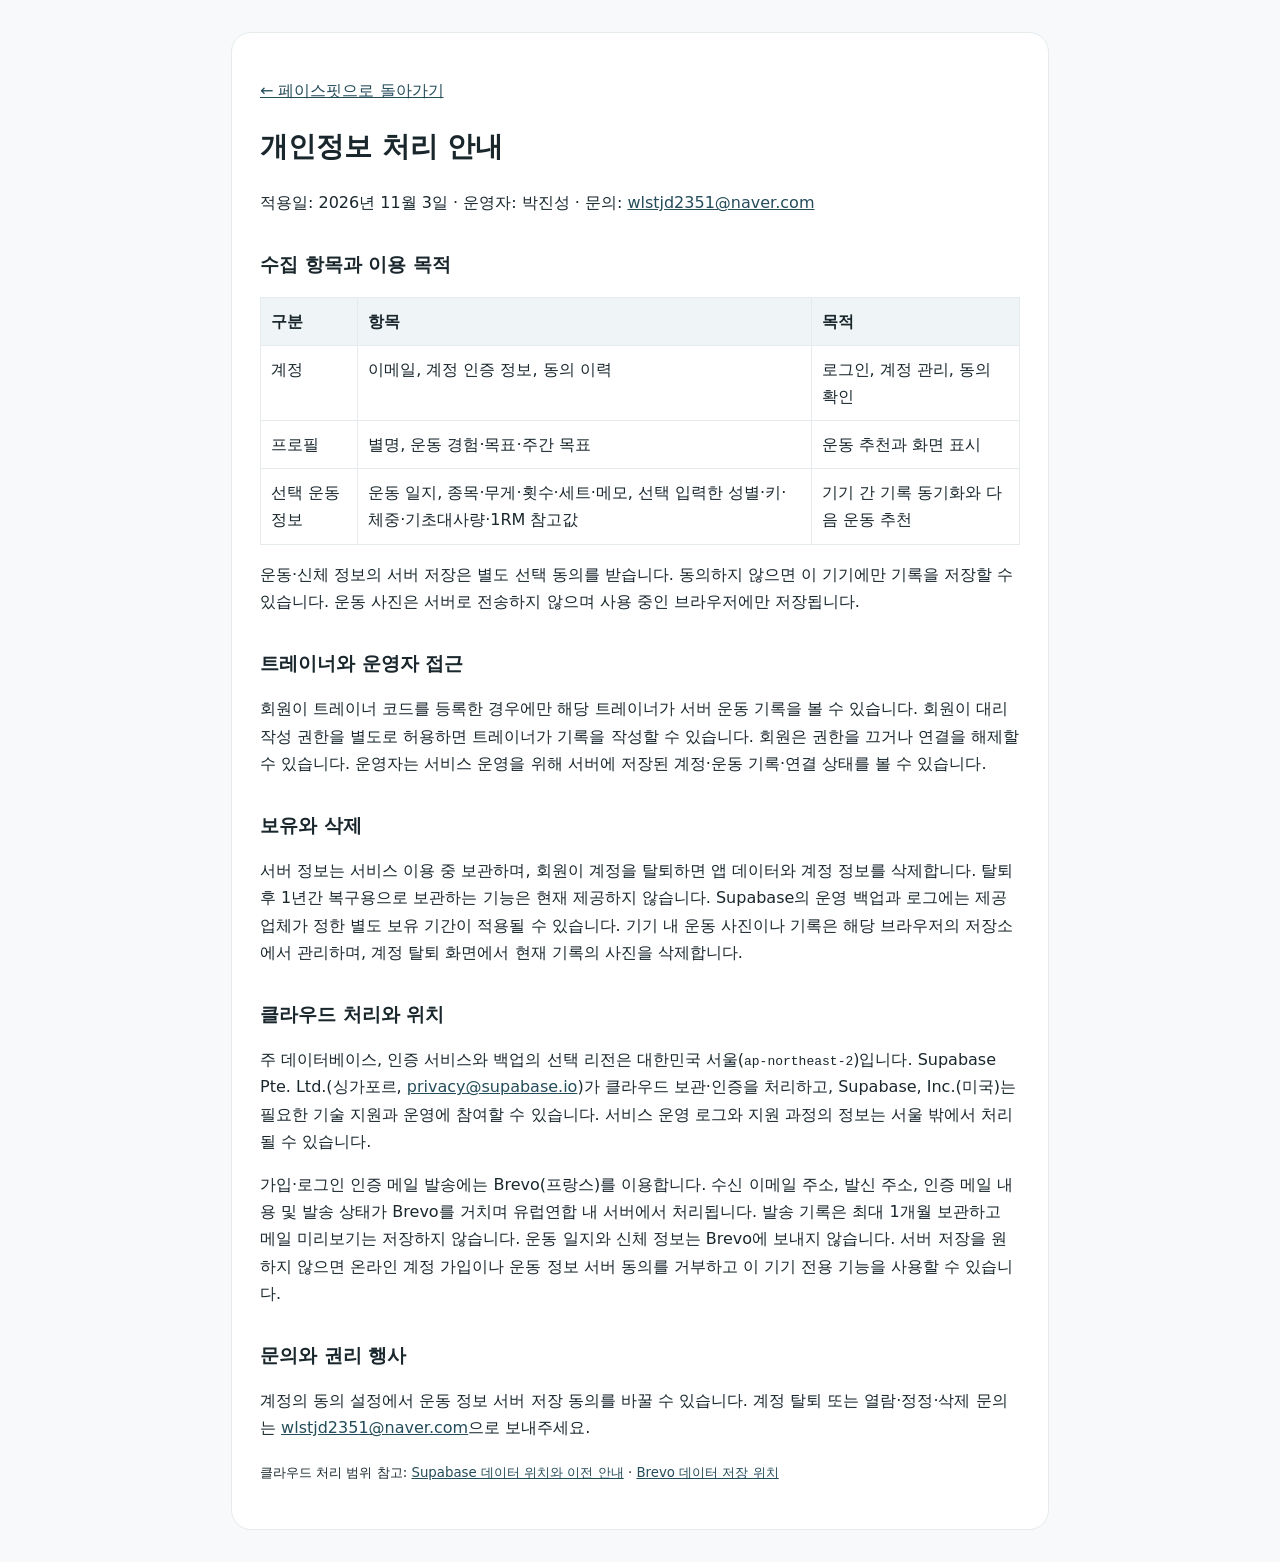
==== privacy.html @ e83f9e1b "Update Pacefit branding and colors: privacy.html" ====
<!doctype html>
<html lang="ko"><head><meta charset="utf-8"><meta name="viewport" content="width=device-width, initial-scale=1"><title>페이스핏 개인정보 처리 안내</title><style>
body{margin:0;background:#f7f9fa;color:#19272d;font-family:system-ui,-apple-system,"Apple SD Gothic Neo","Noto Sans KR",sans-serif;line-height:1.7}main{max-width:760px;margin:32px auto;padding:28px;background:#fff;border:1px solid #e5eaec;border-radius:20px}h1{font-size:28px}h2{font-size:19px;margin-top:32px}a{color:#244c5a}table{border-collapse:collapse;width:100%}th,td{border:1px solid #e5eaec;padding:10px;text-align:left;vertical-align:top}th{background:#eff5f6}@media(max-width:700px){main{margin:0;padding:20px;border:0;border-radius:0}table{font-size:13px}}
</style></head><body><main>
<p><a href="./">← 페이스핏으로 돌아가기</a></p><h1>개인정보 처리 안내</h1><p>적용일: 2026년 11월 3일 · 운영자: 박진성 · 문의: <a href="mailto:wlstjd2351@naver.com">wlstjd2351@naver.com</a></p>
<h2>수집 항목과 이용 목적</h2><table><tr><th>구분</th><th>항목</th><th>목적</th></tr><tr><td>계정</td><td>이메일, 계정 인증 정보, 동의 이력</td><td>로그인, 계정 관리, 동의 확인</td></tr><tr><td>프로필</td><td>별명, 운동 경험·목표·주간 목표</td><td>운동 추천과 화면 표시</td></tr><tr><td>선택 운동 정보</td><td>운동 일지, 종목·무게·횟수·세트·메모, 선택 입력한 성별·키·체중·기초대사량·1RM 참고값</td><td>기기 간 기록 동기화와 다음 운동 추천</td></tr></table><p>운동·신체 정보의 서버 저장은 별도 선택 동의를 받습니다. 동의하지 않으면 이 기기에만 기록을 저장할 수 있습니다. 운동 사진은 서버로 전송하지 않으며 사용 중인 브라우저에만 저장됩니다.</p>
<h2>트레이너와 운영자 접근</h2><p>회원이 트레이너 코드를 등록한 경우에만 해당 트레이너가 서버 운동 기록을 볼 수 있습니다. 회원이 대리 작성 권한을 별도로 허용하면 트레이너가 기록을 작성할 수 있습니다. 회원은 권한을 끄거나 연결을 해제할 수 있습니다. 운영자는 서비스 운영을 위해 서버에 저장된 계정·운동 기록·연결 상태를 볼 수 있습니다.</p>
<h2>보유와 삭제</h2><p>서버 정보는 서비스 이용 중 보관하며, 회원이 계정을 탈퇴하면 앱 데이터와 계정 정보를 삭제합니다. 탈퇴 후 1년간 복구용으로 보관하는 기능은 현재 제공하지 않습니다. Supabase의 운영 백업과 로그에는 제공업체가 정한 별도 보유 기간이 적용될 수 있습니다. 기기 내 운동 사진이나 기록은 해당 브라우저의 저장소에서 관리하며, 계정 탈퇴 화면에서 현재 기록의 사진을 삭제합니다.</p>
<h2>클라우드 처리와 위치</h2><p>주 데이터베이스, 인증 서비스와 백업의 선택 리전은 대한민국 서울(<code>ap-northeast-2</code>)입니다. Supabase Pte. Ltd.(싱가포르, <a href="mailto:privacy@supabase.io">privacy@supabase.io</a>)가 클라우드 보관·인증을 처리하고, Supabase, Inc.(미국)는 필요한 기술 지원과 운영에 참여할 수 있습니다. 서비스 운영 로그와 지원 과정의 정보는 서울 밖에서 처리될 수 있습니다.</p><p>가입·로그인 인증 메일 발송에는 Brevo(프랑스)를 이용합니다. 수신 이메일 주소, 발신 주소, 인증 메일 내용 및 발송 상태가 Brevo를 거치며 유럽연합 내 서버에서 처리됩니다. 발송 기록은 최대 1개월 보관하고 메일 미리보기는 저장하지 않습니다. 운동 일지와 신체 정보는 Brevo에 보내지 않습니다. 서버 저장을 원하지 않으면 온라인 계정 가입이나 운동 정보 서버 동의를 거부하고 이 기기 전용 기능을 사용할 수 있습니다.</p>
<h2>문의와 권리 행사</h2><p>계정의 동의 설정에서 운동 정보 서버 저장 동의를 바꿀 수 있습니다. 계정 탈퇴 또는 열람·정정·삭제 문의는 <a href="mailto:wlstjd2351@naver.com">wlstjd2351@naver.com</a>으로 보내주세요.</p>
<p><small>클라우드 처리 범위 참고: <a href="https://supabase.com/legal/privacy-resources/data-residency-and-transfers-faq" target="_blank" rel="noopener">Supabase 데이터 위치와 이전 안내</a> · <a href="https://help.brevo.com/hc/en-us/articles/360001005510-Data-storage-location" target="_blank" rel="noopener">Brevo 데이터 저장 위치</a></small></p>
</main></body></html>
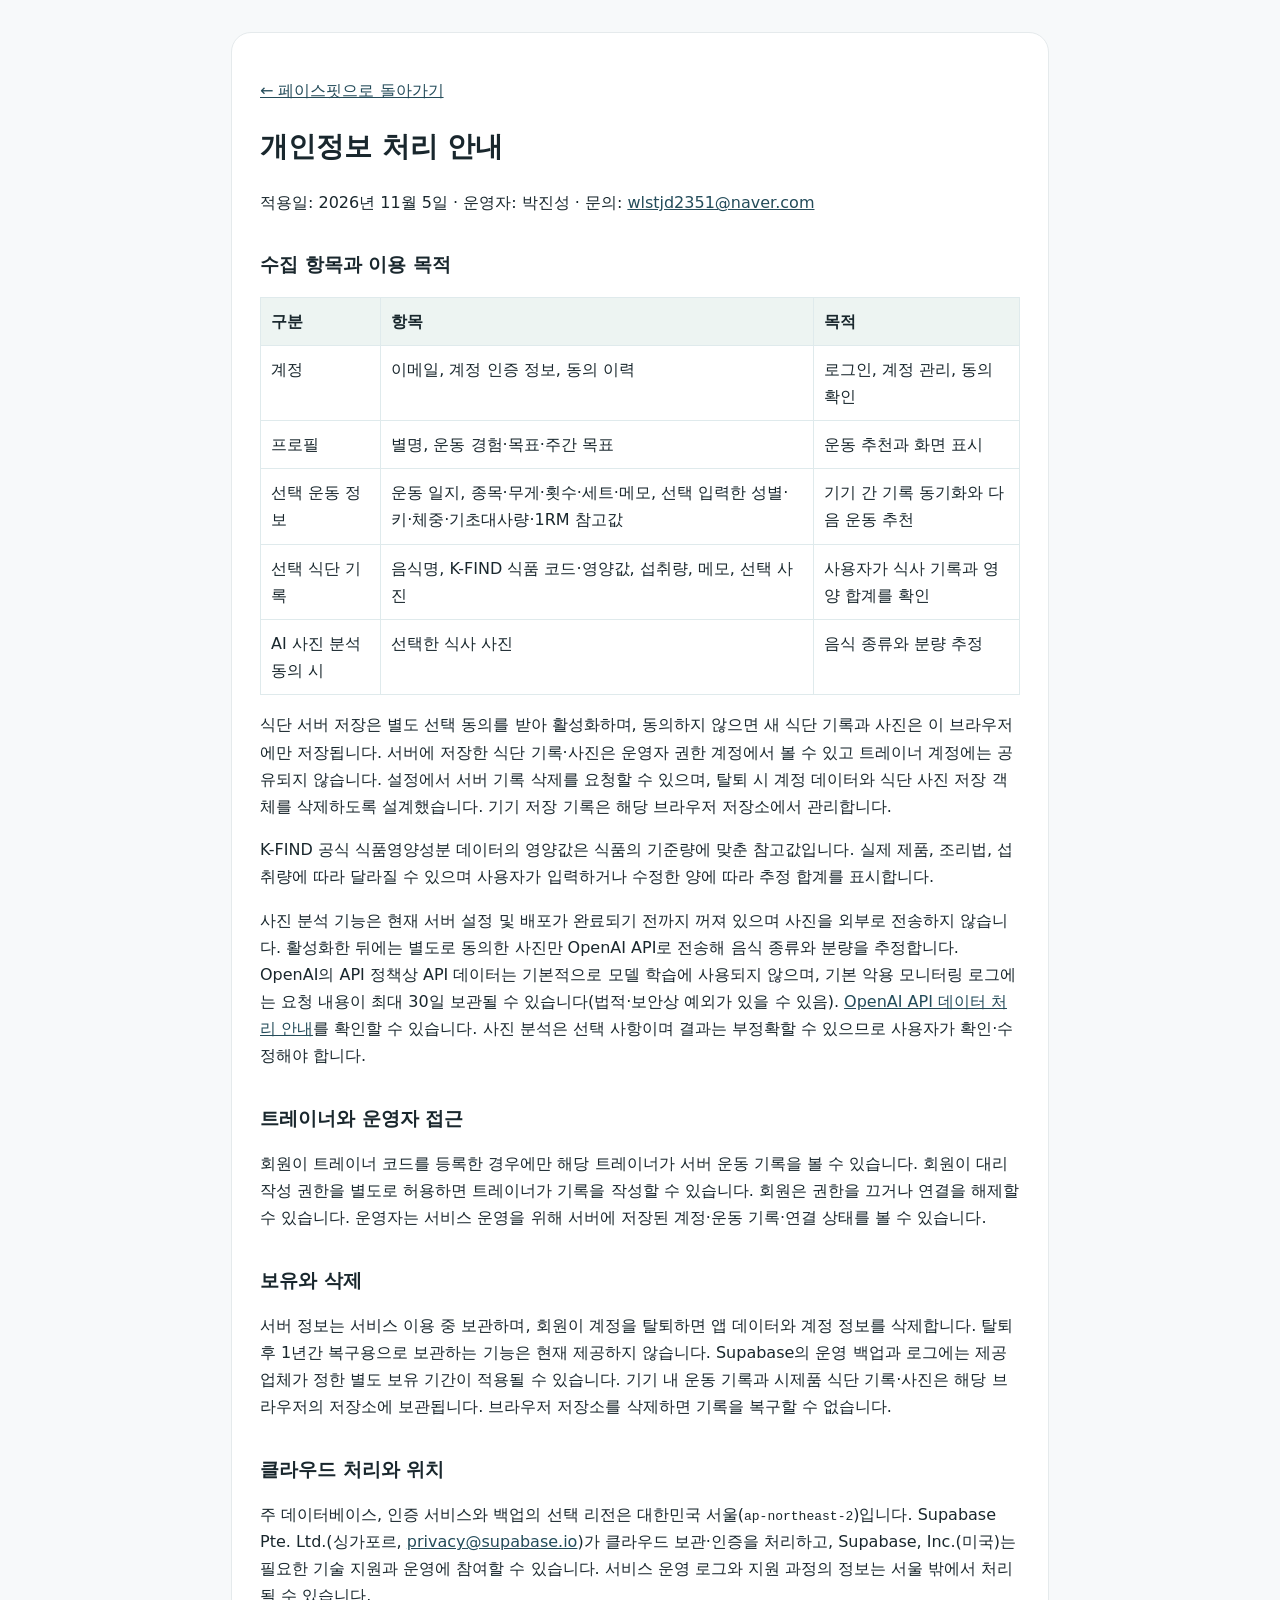
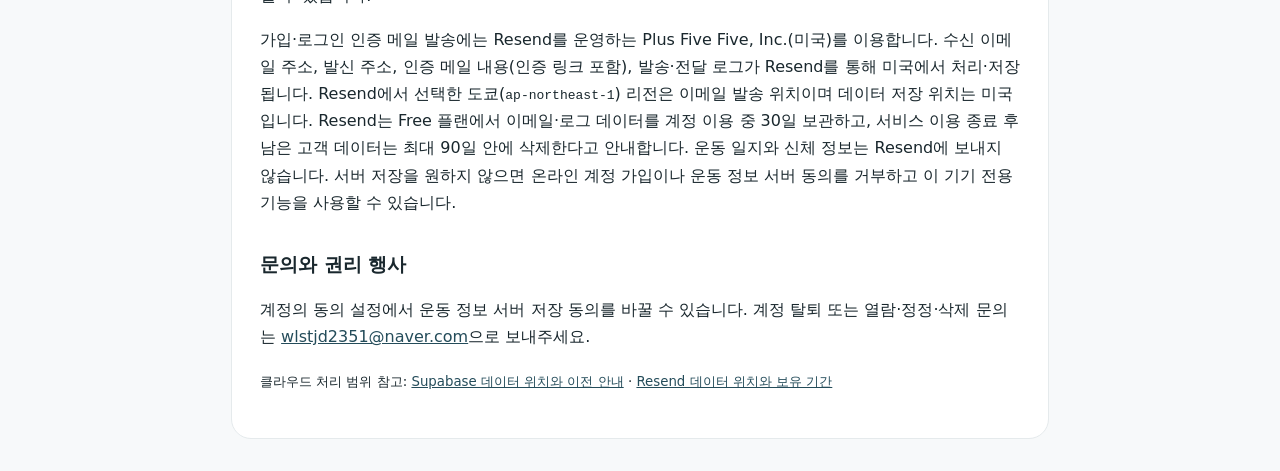
==== commit c7a910ef: "Resend 개인정보 안내와 최신 사이트 반영" ====
--- a/privacy.html
+++ b/privacy.html
@@ -1,12 +1,12 @@
 <!doctype html>
 <html lang="ko"><head><meta charset="utf-8"><meta name="viewport" content="width=device-width, initial-scale=1"><title>페이스핏 개인정보 처리 안내</title><style>
-body{margin:0;background:#f7f9fa;color:#19272d;font-family:system-ui,-apple-system,"Apple SD Gothic Neo","Noto Sans KR",sans-serif;line-height:1.7}main{max-width:760px;margin:32px auto;padding:28px;background:#fff;border:1px solid #e5eaec;border-radius:20px}h1{font-size:28px}h2{font-size:19px;margin-top:32px}a{color:#244c5a}table{border-collapse:collapse;width:100%}th,td{border:1px solid #e5eaec;padding:10px;text-align:left;vertical-align:top}th{background:#eff5f6}@media(max-width:700px){main{margin:0;padding:20px;border:0;border-radius:0}table{font-size:13px}}
+body{margin:0;background:#f7f9fa;color:#19272d;font-family:system-ui,-apple-system,"Apple SD Gothic Neo","Noto Sans KR",sans-serif;line-height:1.7}main{max-width:760px;margin:32px auto;padding:28px;background:#fff;border:1px solid #e5eaec;border-radius:20px}h1{font-size:28px}h2{font-size:19px;margin-top:32px}a{color:#244c5a}table{border-collapse:collapse;width:100%}th,td{border:1px solid #dfeaec;padding:10px;text-align:left;vertical-align:top}th{background:#edf4f2}@media(max-width:700px){main{margin:0;padding:20px;border:0;border-radius:0}table{font-size:13px}}
 </style></head><body><main>
-<p><a href="./">← 페이스핏으로 돌아가기</a></p><h1>개인정보 처리 안내</h1><p>적용일: 2026년 11월 3일 · 운영자: 박진성 · 문의: <a href="mailto:wlstjd2351@naver.com">wlstjd2351@naver.com</a></p>
-<h2>수집 항목과 이용 목적</h2><table><tr><th>구분</th><th>항목</th><th>목적</th></tr><tr><td>계정</td><td>이메일, 계정 인증 정보, 동의 이력</td><td>로그인, 계정 관리, 동의 확인</td></tr><tr><td>프로필</td><td>별명, 운동 경험·목표·주간 목표</td><td>운동 추천과 화면 표시</td></tr><tr><td>선택 운동 정보</td><td>운동 일지, 종목·무게·횟수·세트·메모, 선택 입력한 성별·키·체중·기초대사량·1RM 참고값</td><td>기기 간 기록 동기화와 다음 운동 추천</td></tr></table><p>운동·신체 정보의 서버 저장은 별도 선택 동의를 받습니다. 동의하지 않으면 이 기기에만 기록을 저장할 수 있습니다. 운동 사진은 서버로 전송하지 않으며 사용 중인 브라우저에만 저장됩니다.</p>
+<p><a href="./">← 페이스핏으로 돌아가기</a></p><h1>개인정보 처리 안내</h1><p>적용일: 2026년 11월 5일 · 운영자: 박진성 · 문의: <a href="mailto:wlstjd2351@naver.com">wlstjd2351@naver.com</a></p>
+<h2>수집 항목과 이용 목적</h2><table><tr><th>구분</th><th>항목</th><th>목적</th></tr><tr><td>계정</td><td>이메일, 계정 인증 정보, 동의 이력</td><td>로그인, 계정 관리, 동의 확인</td></tr><tr><td>프로필</td><td>별명, 운동 경험·목표·주간 목표</td><td>운동 추천과 화면 표시</td></tr><tr><td>선택 운동 정보</td><td>운동 일지, 종목·무게·횟수·세트·메모, 선택 입력한 성별·키·체중·기초대사량·1RM 참고값</td><td>기기 간 기록 동기화와 다음 운동 추천</td></tr><tr><td>선택 식단 기록</td><td>음식명, K-FIND 식품 코드·영양값, 섭취량, 메모, 선택 사진</td><td>사용자가 식사 기록과 영양 합계를 확인</td></tr><tr><td>AI 사진 분석 동의 시</td><td>선택한 식사 사진</td><td>음식 종류와 분량 추정</td></tr></table><p>식단 서버 저장은 별도 선택 동의를 받아 활성화하며, 동의하지 않으면 새 식단 기록과 사진은 이 브라우저에만 저장됩니다. 서버에 저장한 식단 기록·사진은 운영자 권한 계정에서 볼 수 있고 트레이너 계정에는 공유되지 않습니다. 설정에서 서버 기록 삭제를 요청할 수 있으며, 탈퇴 시 계정 데이터와 식단 사진 저장 객체를 삭제하도록 설계했습니다. 기기 저장 기록은 해당 브라우저 저장소에서 관리합니다.</p><p>K-FIND 공식 식품영양성분 데이터의 영양값은 식품의 기준량에 맞춘 참고값입니다. 실제 제품, 조리법, 섭취량에 따라 달라질 수 있으며 사용자가 입력하거나 수정한 양에 따라 추정 합계를 표시합니다.</p><p>사진 분석 기능은 현재 서버 설정 및 배포가 완료되기 전까지 꺼져 있으며 사진을 외부로 전송하지 않습니다. 활성화한 뒤에는 별도로 동의한 사진만 OpenAI API로 전송해 음식 종류와 분량을 추정합니다. OpenAI의 API 정책상 API 데이터는 기본적으로 모델 학습에 사용되지 않으며, 기본 악용 모니터링 로그에는 요청 내용이 최대 30일 보관될 수 있습니다(법적·보안상 예외가 있을 수 있음). <a href="https://developers.openai.com/api/docs/guides/your-data" target="_blank" rel="noopener">OpenAI API 데이터 처리 안내</a>를 확인할 수 있습니다. 사진 분석은 선택 사항이며 결과는 부정확할 수 있으므로 사용자가 확인·수정해야 합니다.</p>
 <h2>트레이너와 운영자 접근</h2><p>회원이 트레이너 코드를 등록한 경우에만 해당 트레이너가 서버 운동 기록을 볼 수 있습니다. 회원이 대리 작성 권한을 별도로 허용하면 트레이너가 기록을 작성할 수 있습니다. 회원은 권한을 끄거나 연결을 해제할 수 있습니다. 운영자는 서비스 운영을 위해 서버에 저장된 계정·운동 기록·연결 상태를 볼 수 있습니다.</p>
-<h2>보유와 삭제</h2><p>서버 정보는 서비스 이용 중 보관하며, 회원이 계정을 탈퇴하면 앱 데이터와 계정 정보를 삭제합니다. 탈퇴 후 1년간 복구용으로 보관하는 기능은 현재 제공하지 않습니다. Supabase의 운영 백업과 로그에는 제공업체가 정한 별도 보유 기간이 적용될 수 있습니다. 기기 내 운동 사진이나 기록은 해당 브라우저의 저장소에서 관리하며, 계정 탈퇴 화면에서 현재 기록의 사진을 삭제합니다.</p>
-<h2>클라우드 처리와 위치</h2><p>주 데이터베이스, 인증 서비스와 백업의 선택 리전은 대한민국 서울(<code>ap-northeast-2</code>)입니다. Supabase Pte. Ltd.(싱가포르, <a href="mailto:privacy@supabase.io">privacy@supabase.io</a>)가 클라우드 보관·인증을 처리하고, Supabase, Inc.(미국)는 필요한 기술 지원과 운영에 참여할 수 있습니다. 서비스 운영 로그와 지원 과정의 정보는 서울 밖에서 처리될 수 있습니다.</p><p>가입·로그인 인증 메일 발송에는 Brevo(프랑스)를 이용합니다. 수신 이메일 주소, 발신 주소, 인증 메일 내용 및 발송 상태가 Brevo를 거치며 유럽연합 내 서버에서 처리됩니다. 발송 기록은 최대 1개월 보관하고 메일 미리보기는 저장하지 않습니다. 운동 일지와 신체 정보는 Brevo에 보내지 않습니다. 서버 저장을 원하지 않으면 온라인 계정 가입이나 운동 정보 서버 동의를 거부하고 이 기기 전용 기능을 사용할 수 있습니다.</p>
+<h2>보유와 삭제</h2><p>서버 정보는 서비스 이용 중 보관하며, 회원이 계정을 탈퇴하면 앱 데이터와 계정 정보를 삭제합니다. 탈퇴 후 1년간 복구용으로 보관하는 기능은 현재 제공하지 않습니다. Supabase의 운영 백업과 로그에는 제공업체가 정한 별도 보유 기간이 적용될 수 있습니다. 기기 내 운동 기록과 시제품 식단 기록·사진은 해당 브라우저의 저장소에 보관됩니다. 브라우저 저장소를 삭제하면 기록을 복구할 수 없습니다.</p>
+<h2>클라우드 처리와 위치</h2><p>주 데이터베이스, 인증 서비스와 백업의 선택 리전은 대한민국 서울(<code>ap-northeast-2</code>)입니다. Supabase Pte. Ltd.(싱가포르, <a href="mailto:privacy@supabase.io">privacy@supabase.io</a>)가 클라우드 보관·인증을 처리하고, Supabase, Inc.(미국)는 필요한 기술 지원과 운영에 참여할 수 있습니다. 서비스 운영 로그와 지원 과정의 정보는 서울 밖에서 처리될 수 있습니다.</p><p>가입·로그인 인증 메일 발송에는 Resend를 운영하는 Plus Five Five, Inc.(미국)를 이용합니다. 수신 이메일 주소, 발신 주소, 인증 메일 내용(인증 링크 포함), 발송·전달 로그가 Resend를 통해 미국에서 처리·저장됩니다. Resend에서 선택한 도쿄(<code>ap-northeast-1</code>) 리전은 이메일 발송 위치이며 데이터 저장 위치는 미국입니다. Resend는 Free 플랜에서 이메일·로그 데이터를 계정 이용 중 30일 보관하고, 서비스 이용 종료 후 남은 고객 데이터는 최대 90일 안에 삭제한다고 안내합니다. 운동 일지와 신체 정보는 Resend에 보내지 않습니다. 서버 저장을 원하지 않으면 온라인 계정 가입이나 운동 정보 서버 동의를 거부하고 이 기기 전용 기능을 사용할 수 있습니다.</p>
 <h2>문의와 권리 행사</h2><p>계정의 동의 설정에서 운동 정보 서버 저장 동의를 바꿀 수 있습니다. 계정 탈퇴 또는 열람·정정·삭제 문의는 <a href="mailto:wlstjd2351@naver.com">wlstjd2351@naver.com</a>으로 보내주세요.</p>
-<p><small>클라우드 처리 범위 참고: <a href="https://supabase.com/legal/privacy-resources/data-residency-and-transfers-faq" target="_blank" rel="noopener">Supabase 데이터 위치와 이전 안내</a> · <a href="https://help.brevo.com/hc/en-us/articles/360001005510-Data-storage-location" target="_blank" rel="noopener">Brevo 데이터 저장 위치</a></small></p>
+<p><small>클라우드 처리 범위 참고: <a href="https://supabase.com/legal/privacy-resources/data-residency-and-transfers-faq" target="_blank" rel="noopener">Supabase 데이터 위치와 이전 안내</a> · <a href="https://resend.com/security/gdpr" target="_blank" rel="noopener">Resend 데이터 위치와 보유 기간</a></small></p>
 </main></body></html>
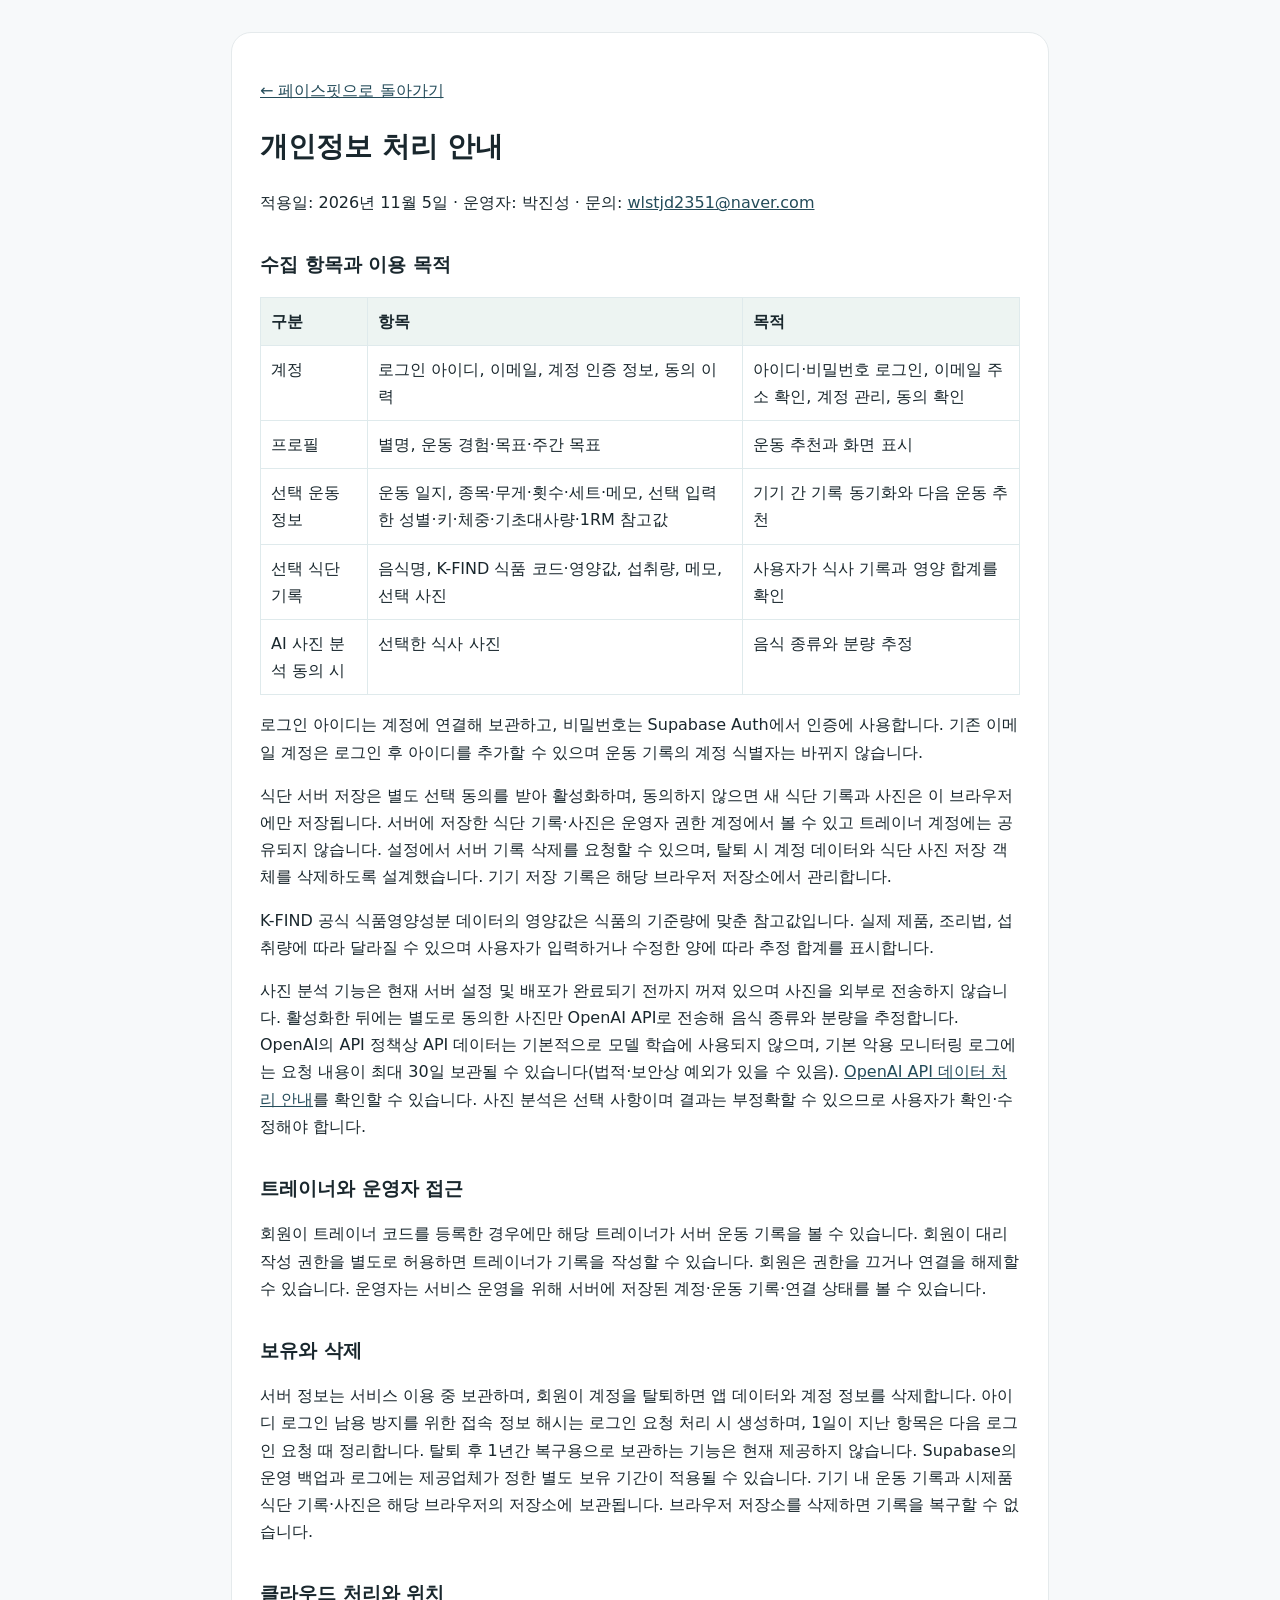
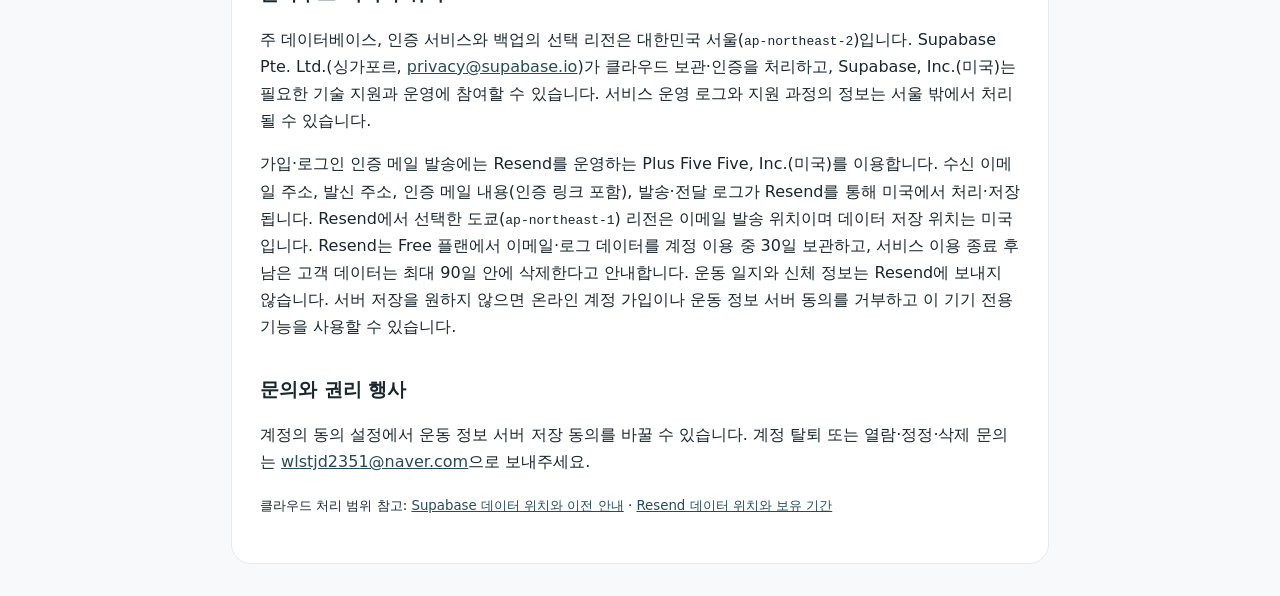
==== commit ec5f6540: "Update privacy.html for username login" ====
--- a/privacy.html
+++ b/privacy.html
@@ -3,10 +3,11 @@
 body{margin:0;background:#f7f9fa;color:#19272d;font-family:system-ui,-apple-system,"Apple SD Gothic Neo","Noto Sans KR",sans-serif;line-height:1.7}main{max-width:760px;margin:32px auto;padding:28px;background:#fff;border:1px solid #e5eaec;border-radius:20px}h1{font-size:28px}h2{font-size:19px;margin-top:32px}a{color:#244c5a}table{border-collapse:collapse;width:100%}th,td{border:1px solid #dfeaec;padding:10px;text-align:left;vertical-align:top}th{background:#edf4f2}@media(max-width:700px){main{margin:0;padding:20px;border:0;border-radius:0}table{font-size:13px}}
 </style></head><body><main>
 <p><a href="./">← 페이스핏으로 돌아가기</a></p><h1>개인정보 처리 안내</h1><p>적용일: 2026년 11월 5일 · 운영자: 박진성 · 문의: <a href="mailto:wlstjd2351@naver.com">wlstjd2351@naver.com</a></p>
-<h2>수집 항목과 이용 목적</h2><table><tr><th>구분</th><th>항목</th><th>목적</th></tr><tr><td>계정</td><td>이메일, 계정 인증 정보, 동의 이력</td><td>로그인, 계정 관리, 동의 확인</td></tr><tr><td>프로필</td><td>별명, 운동 경험·목표·주간 목표</td><td>운동 추천과 화면 표시</td></tr><tr><td>선택 운동 정보</td><td>운동 일지, 종목·무게·횟수·세트·메모, 선택 입력한 성별·키·체중·기초대사량·1RM 참고값</td><td>기기 간 기록 동기화와 다음 운동 추천</td></tr><tr><td>선택 식단 기록</td><td>음식명, K-FIND 식품 코드·영양값, 섭취량, 메모, 선택 사진</td><td>사용자가 식사 기록과 영양 합계를 확인</td></tr><tr><td>AI 사진 분석 동의 시</td><td>선택한 식사 사진</td><td>음식 종류와 분량 추정</td></tr></table><p>식단 서버 저장은 별도 선택 동의를 받아 활성화하며, 동의하지 않으면 새 식단 기록과 사진은 이 브라우저에만 저장됩니다. 서버에 저장한 식단 기록·사진은 운영자 권한 계정에서 볼 수 있고 트레이너 계정에는 공유되지 않습니다. 설정에서 서버 기록 삭제를 요청할 수 있으며, 탈퇴 시 계정 데이터와 식단 사진 저장 객체를 삭제하도록 설계했습니다. 기기 저장 기록은 해당 브라우저 저장소에서 관리합니다.</p><p>K-FIND 공식 식품영양성분 데이터의 영양값은 식품의 기준량에 맞춘 참고값입니다. 실제 제품, 조리법, 섭취량에 따라 달라질 수 있으며 사용자가 입력하거나 수정한 양에 따라 추정 합계를 표시합니다.</p><p>사진 분석 기능은 현재 서버 설정 및 배포가 완료되기 전까지 꺼져 있으며 사진을 외부로 전송하지 않습니다. 활성화한 뒤에는 별도로 동의한 사진만 OpenAI API로 전송해 음식 종류와 분량을 추정합니다. OpenAI의 API 정책상 API 데이터는 기본적으로 모델 학습에 사용되지 않으며, 기본 악용 모니터링 로그에는 요청 내용이 최대 30일 보관될 수 있습니다(법적·보안상 예외가 있을 수 있음). <a href="https://developers.openai.com/api/docs/guides/your-data" target="_blank" rel="noopener">OpenAI API 데이터 처리 안내</a>를 확인할 수 있습니다. 사진 분석은 선택 사항이며 결과는 부정확할 수 있으므로 사용자가 확인·수정해야 합니다.</p>
+<h2>수집 항목과 이용 목적</h2><table><tr><th>구분</th><th>항목</th><th>목적</th></tr><tr><td>계정</td><td>로그인 아이디, 이메일, 계정 인증 정보, 동의 이력</td><td>아이디·비밀번호 로그인, 이메일 주소 확인, 계정 관리, 동의 확인</td></tr><tr><td>프로필</td><td>별명, 운동 경험·목표·주간 목표</td><td>운동 추천과 화면 표시</td></tr><tr><td>선택 운동 정보</td><td>운동 일지, 종목·무게·횟수·세트·메모, 선택 입력한 성별·키·체중·기초대사량·1RM 참고값</td><td>기기 간 기록 동기화와 다음 운동 추천</td></tr><tr><td>선택 식단 기록</td><td>음식명, K-FIND 식품 코드·영양값, 섭취량, 메모, 선택 사진</td><td>사용자가 식사 기록과 영양 합계를 확인</td></tr><tr><td>AI 사진 분석 동의 시</td><td>선택한 식사 사진</td><td>음식 종류와 분량 추정</td></tr></table><p>로그인 아이디는 계정에 연결해 보관하고, 비밀번호는 Supabase Auth에서 인증에 사용합니다. 기존 이메일 계정은 로그인 후 아이디를 추가할 수 있으며 운동 기록의 계정 식별자는 바뀌지 않습니다.</p><p>식단 서버 저장은 별도 선택 동의를 받아 활성화하며, 동의하지 않으면 새 식단 기록과 사진은 이 브라우저에만 저장됩니다. 서버에 저장한 식단 기록·사진은 운영자 권한 계정에서 볼 수 있고 트레이너 계정에는 공유되지 않습니다. 설정에서 서버 기록 삭제를 요청할 수 있으며, 탈퇴 시 계정 데이터와 식단 사진 저장 객체를 삭제하도록 설계했습니다. 기기 저장 기록은 해당 브라우저 저장소에서 관리합니다.</p><p>K-FIND 공식 식품영양성분 데이터의 영양값은 식품의 기준량에 맞춘 참고값입니다. 실제 제품, 조리법, 섭취량에 따라 달라질 수 있으며 사용자가 입력하거나 수정한 양에 따라 추정 합계를 표시합니다.</p><p>사진 분석 기능은 현재 서버 설정 및 배포가 완료되기 전까지 꺼져 있으며 사진을 외부로 전송하지 않습니다. 활성화한 뒤에는 별도로 동의한 사진만 OpenAI API로 전송해 음식 종류와 분량을 추정합니다. OpenAI의 API 정책상 API 데이터는 기본적으로 모델 학습에 사용되지 않으며, 기본 악용 모니터링 로그에는 요청 내용이 최대 30일 보관될 수 있습니다(법적·보안상 예외가 있을 수 있음). <a href="https://developers.openai.com/api/docs/guides/your-data" target="_blank" rel="noopener">OpenAI API 데이터 처리 안내</a>를 확인할 수 있습니다. 사진 분석은 선택 사항이며 결과는 부정확할 수 있으므로 사용자가 확인·수정해야 합니다.</p>
 <h2>트레이너와 운영자 접근</h2><p>회원이 트레이너 코드를 등록한 경우에만 해당 트레이너가 서버 운동 기록을 볼 수 있습니다. 회원이 대리 작성 권한을 별도로 허용하면 트레이너가 기록을 작성할 수 있습니다. 회원은 권한을 끄거나 연결을 해제할 수 있습니다. 운영자는 서비스 운영을 위해 서버에 저장된 계정·운동 기록·연결 상태를 볼 수 있습니다.</p>
-<h2>보유와 삭제</h2><p>서버 정보는 서비스 이용 중 보관하며, 회원이 계정을 탈퇴하면 앱 데이터와 계정 정보를 삭제합니다. 탈퇴 후 1년간 복구용으로 보관하는 기능은 현재 제공하지 않습니다. Supabase의 운영 백업과 로그에는 제공업체가 정한 별도 보유 기간이 적용될 수 있습니다. 기기 내 운동 기록과 시제품 식단 기록·사진은 해당 브라우저의 저장소에 보관됩니다. 브라우저 저장소를 삭제하면 기록을 복구할 수 없습니다.</p>
+<h2>보유와 삭제</h2><p>서버 정보는 서비스 이용 중 보관하며, 회원이 계정을 탈퇴하면 앱 데이터와 계정 정보를 삭제합니다. 아이디 로그인 남용 방지를 위한 접속 정보 해시는 로그인 요청 처리 시 생성하며, 1일이 지난 항목은 다음 로그인 요청 때 정리합니다. 탈퇴 후 1년간 복구용으로 보관하는 기능은 현재 제공하지 않습니다. Supabase의 운영 백업과 로그에는 제공업체가 정한 별도 보유 기간이 적용될 수 있습니다. 기기 내 운동 기록과 시제품 식단 기록·사진은 해당 브라우저의 저장소에 보관됩니다. 브라우저 저장소를 삭제하면 기록을 복구할 수 없습니다.</p>
 <h2>클라우드 처리와 위치</h2><p>주 데이터베이스, 인증 서비스와 백업의 선택 리전은 대한민국 서울(<code>ap-northeast-2</code>)입니다. Supabase Pte. Ltd.(싱가포르, <a href="mailto:privacy@supabase.io">privacy@supabase.io</a>)가 클라우드 보관·인증을 처리하고, Supabase, Inc.(미국)는 필요한 기술 지원과 운영에 참여할 수 있습니다. 서비스 운영 로그와 지원 과정의 정보는 서울 밖에서 처리될 수 있습니다.</p><p>가입·로그인 인증 메일 발송에는 Resend를 운영하는 Plus Five Five, Inc.(미국)를 이용합니다. 수신 이메일 주소, 발신 주소, 인증 메일 내용(인증 링크 포함), 발송·전달 로그가 Resend를 통해 미국에서 처리·저장됩니다. Resend에서 선택한 도쿄(<code>ap-northeast-1</code>) 리전은 이메일 발송 위치이며 데이터 저장 위치는 미국입니다. Resend는 Free 플랜에서 이메일·로그 데이터를 계정 이용 중 30일 보관하고, 서비스 이용 종료 후 남은 고객 데이터는 최대 90일 안에 삭제한다고 안내합니다. 운동 일지와 신체 정보는 Resend에 보내지 않습니다. 서버 저장을 원하지 않으면 온라인 계정 가입이나 운동 정보 서버 동의를 거부하고 이 기기 전용 기능을 사용할 수 있습니다.</p>
 <h2>문의와 권리 행사</h2><p>계정의 동의 설정에서 운동 정보 서버 저장 동의를 바꿀 수 있습니다. 계정 탈퇴 또는 열람·정정·삭제 문의는 <a href="mailto:wlstjd2351@naver.com">wlstjd2351@naver.com</a>으로 보내주세요.</p>
 <p><small>클라우드 처리 범위 참고: <a href="https://supabase.com/legal/privacy-resources/data-residency-and-transfers-faq" target="_blank" rel="noopener">Supabase 데이터 위치와 이전 안내</a> · <a href="https://resend.com/security/gdpr" target="_blank" rel="noopener">Resend 데이터 위치와 보유 기간</a></small></p>
 </main></body></html>
+
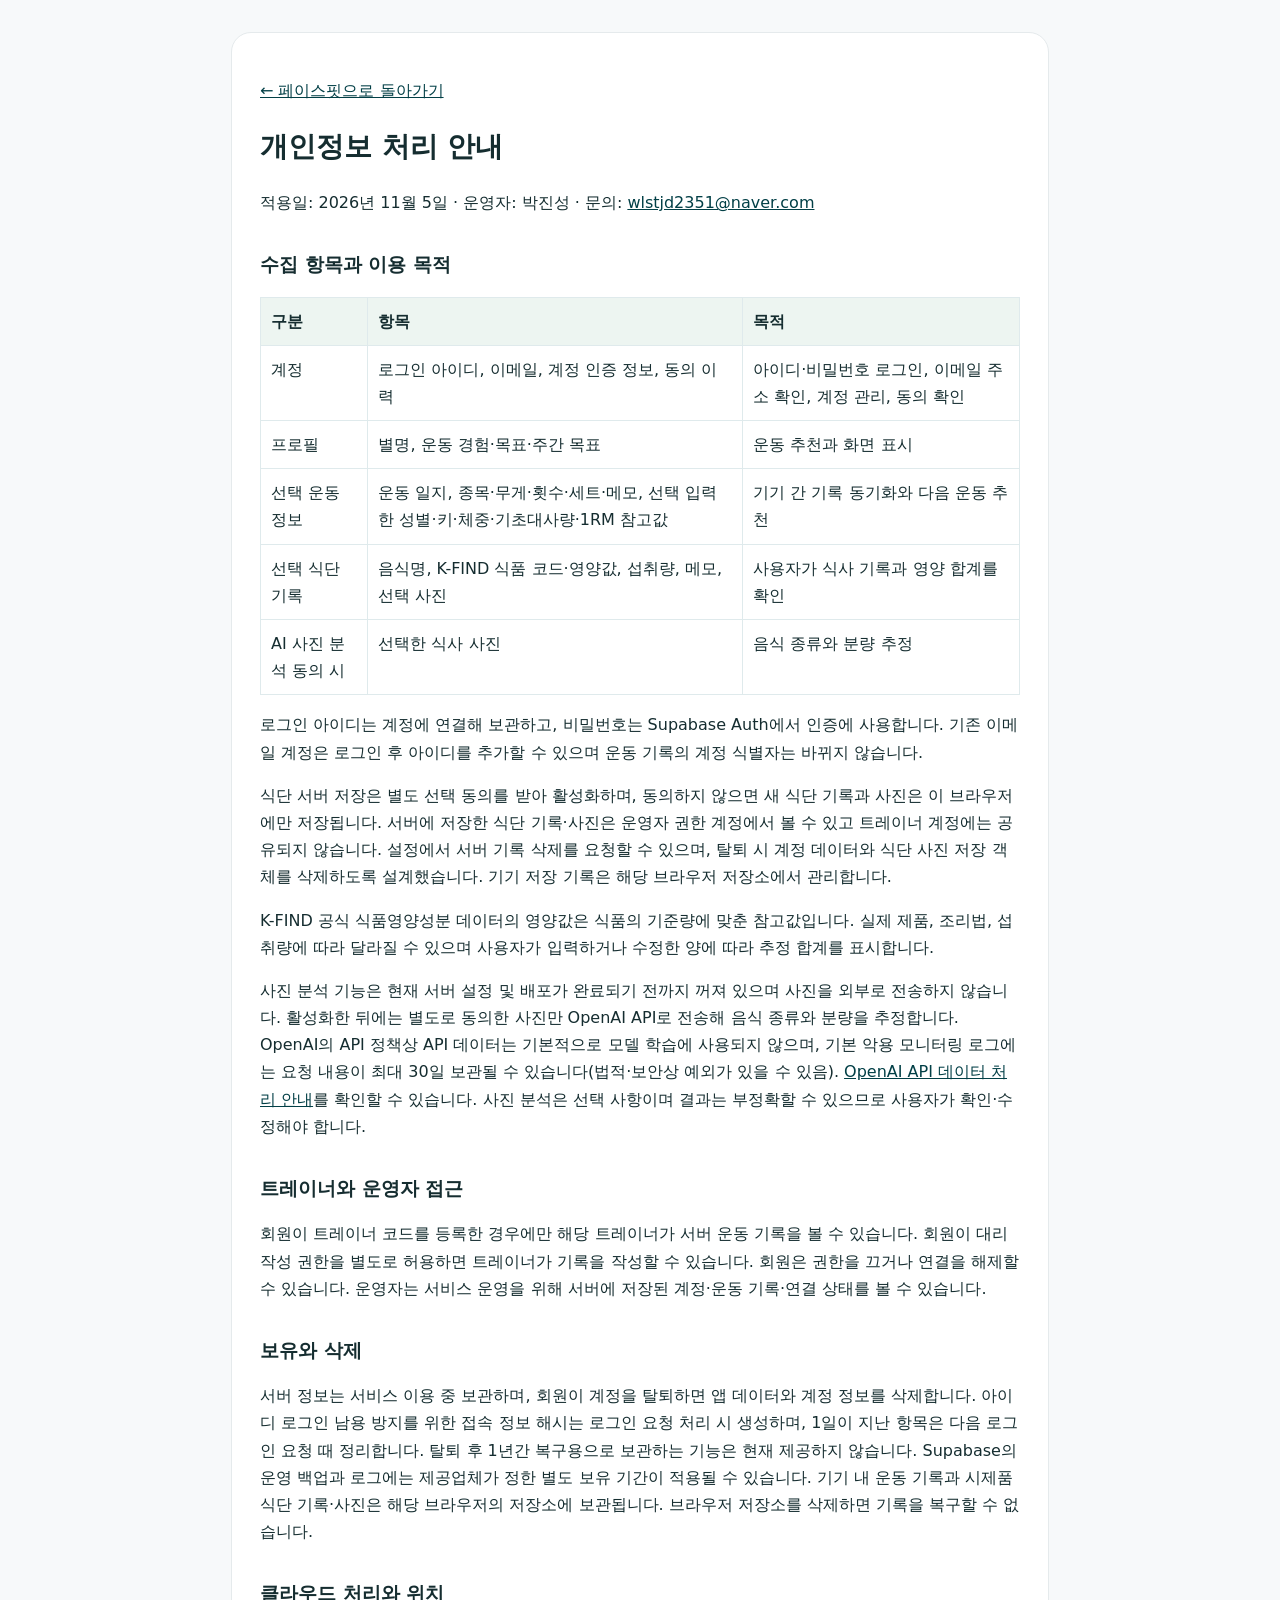
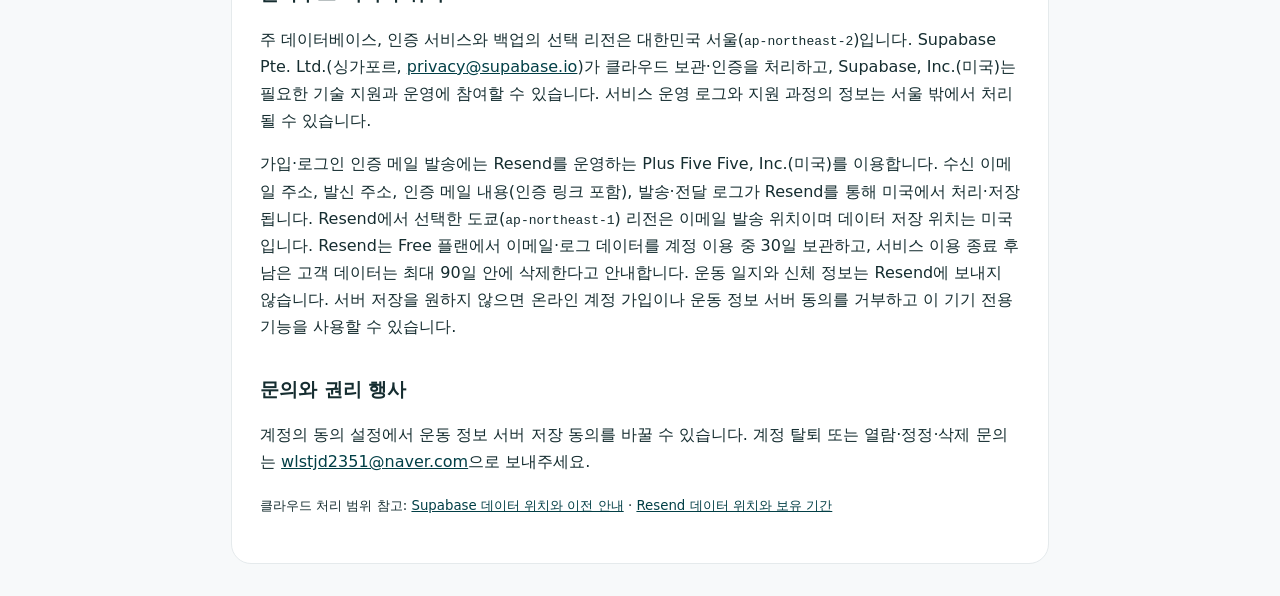
==== commit cb0c86a5: "Apply Facefit brand and lower-body visuals" ====
--- a/privacy.html
+++ b/privacy.html
@@ -1,6 +1,6 @@
 <!doctype html>
 <html lang="ko"><head><meta charset="utf-8"><meta name="viewport" content="width=device-width, initial-scale=1"><title>페이스핏 개인정보 처리 안내</title><style>
-body{margin:0;background:#f7f9fa;color:#19272d;font-family:system-ui,-apple-system,"Apple SD Gothic Neo","Noto Sans KR",sans-serif;line-height:1.7}main{max-width:760px;margin:32px auto;padding:28px;background:#fff;border:1px solid #e5eaec;border-radius:20px}h1{font-size:28px}h2{font-size:19px;margin-top:32px}a{color:#244c5a}table{border-collapse:collapse;width:100%}th,td{border:1px solid #dfeaec;padding:10px;text-align:left;vertical-align:top}th{background:#edf4f2}@media(max-width:700px){main{margin:0;padding:20px;border:0;border-radius:0}table{font-size:13px}}
+body{margin:0;background:#f7f9fa;color:#152D30;font-family:system-ui,-apple-system,"Apple SD Gothic Neo","Noto Sans KR",sans-serif;line-height:1.7}main{max-width:760px;margin:32px auto;padding:28px;background:#fff;border:1px solid #e5eaec;border-radius:20px}h1{font-size:28px}h2{font-size:19px;margin-top:32px}a{color:#023F46}table{border-collapse:collapse;width:100%}th,td{border:1px solid #dfeaec;padding:10px;text-align:left;vertical-align:top}th{background:#EDF5F1}@media(max-width:700px){main{margin:0;padding:20px;border:0;border-radius:0}table{font-size:13px}}
 </style></head><body><main>
 <p><a href="./">← 페이스핏으로 돌아가기</a></p><h1>개인정보 처리 안내</h1><p>적용일: 2026년 11월 5일 · 운영자: 박진성 · 문의: <a href="mailto:wlstjd2351@naver.com">wlstjd2351@naver.com</a></p>
 <h2>수집 항목과 이용 목적</h2><table><tr><th>구분</th><th>항목</th><th>목적</th></tr><tr><td>계정</td><td>로그인 아이디, 이메일, 계정 인증 정보, 동의 이력</td><td>아이디·비밀번호 로그인, 이메일 주소 확인, 계정 관리, 동의 확인</td></tr><tr><td>프로필</td><td>별명, 운동 경험·목표·주간 목표</td><td>운동 추천과 화면 표시</td></tr><tr><td>선택 운동 정보</td><td>운동 일지, 종목·무게·횟수·세트·메모, 선택 입력한 성별·키·체중·기초대사량·1RM 참고값</td><td>기기 간 기록 동기화와 다음 운동 추천</td></tr><tr><td>선택 식단 기록</td><td>음식명, K-FIND 식품 코드·영양값, 섭취량, 메모, 선택 사진</td><td>사용자가 식사 기록과 영양 합계를 확인</td></tr><tr><td>AI 사진 분석 동의 시</td><td>선택한 식사 사진</td><td>음식 종류와 분량 추정</td></tr></table><p>로그인 아이디는 계정에 연결해 보관하고, 비밀번호는 Supabase Auth에서 인증에 사용합니다. 기존 이메일 계정은 로그인 후 아이디를 추가할 수 있으며 운동 기록의 계정 식별자는 바뀌지 않습니다.</p><p>식단 서버 저장은 별도 선택 동의를 받아 활성화하며, 동의하지 않으면 새 식단 기록과 사진은 이 브라우저에만 저장됩니다. 서버에 저장한 식단 기록·사진은 운영자 권한 계정에서 볼 수 있고 트레이너 계정에는 공유되지 않습니다. 설정에서 서버 기록 삭제를 요청할 수 있으며, 탈퇴 시 계정 데이터와 식단 사진 저장 객체를 삭제하도록 설계했습니다. 기기 저장 기록은 해당 브라우저 저장소에서 관리합니다.</p><p>K-FIND 공식 식품영양성분 데이터의 영양값은 식품의 기준량에 맞춘 참고값입니다. 실제 제품, 조리법, 섭취량에 따라 달라질 수 있으며 사용자가 입력하거나 수정한 양에 따라 추정 합계를 표시합니다.</p><p>사진 분석 기능은 현재 서버 설정 및 배포가 완료되기 전까지 꺼져 있으며 사진을 외부로 전송하지 않습니다. 활성화한 뒤에는 별도로 동의한 사진만 OpenAI API로 전송해 음식 종류와 분량을 추정합니다. OpenAI의 API 정책상 API 데이터는 기본적으로 모델 학습에 사용되지 않으며, 기본 악용 모니터링 로그에는 요청 내용이 최대 30일 보관될 수 있습니다(법적·보안상 예외가 있을 수 있음). <a href="https://developers.openai.com/api/docs/guides/your-data" target="_blank" rel="noopener">OpenAI API 데이터 처리 안내</a>를 확인할 수 있습니다. 사진 분석은 선택 사항이며 결과는 부정확할 수 있으므로 사용자가 확인·수정해야 합니다.</p>
@@ -10,4 +10,3 @@
 <h2>문의와 권리 행사</h2><p>계정의 동의 설정에서 운동 정보 서버 저장 동의를 바꿀 수 있습니다. 계정 탈퇴 또는 열람·정정·삭제 문의는 <a href="mailto:wlstjd2351@naver.com">wlstjd2351@naver.com</a>으로 보내주세요.</p>
 <p><small>클라우드 처리 범위 참고: <a href="https://supabase.com/legal/privacy-resources/data-residency-and-transfers-faq" target="_blank" rel="noopener">Supabase 데이터 위치와 이전 안내</a> · <a href="https://resend.com/security/gdpr" target="_blank" rel="noopener">Resend 데이터 위치와 보유 기간</a></small></p>
 </main></body></html>
-
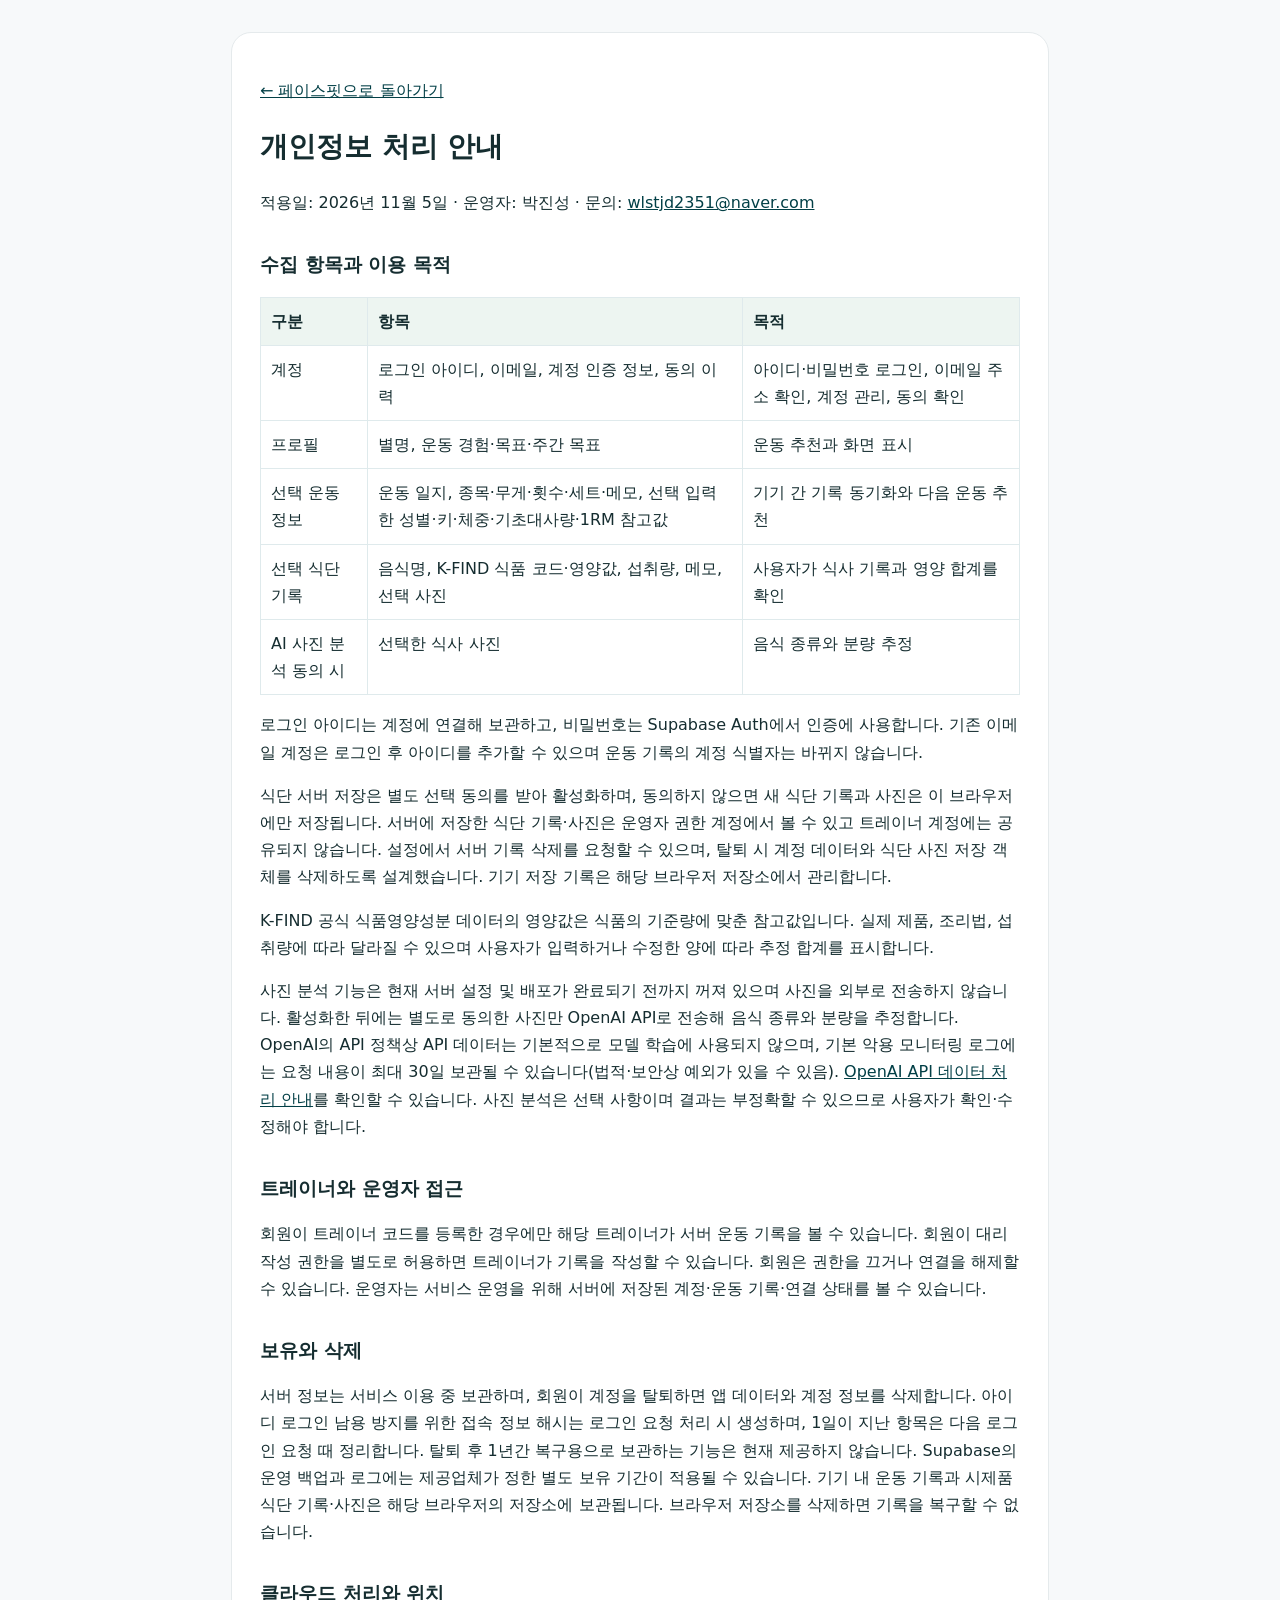
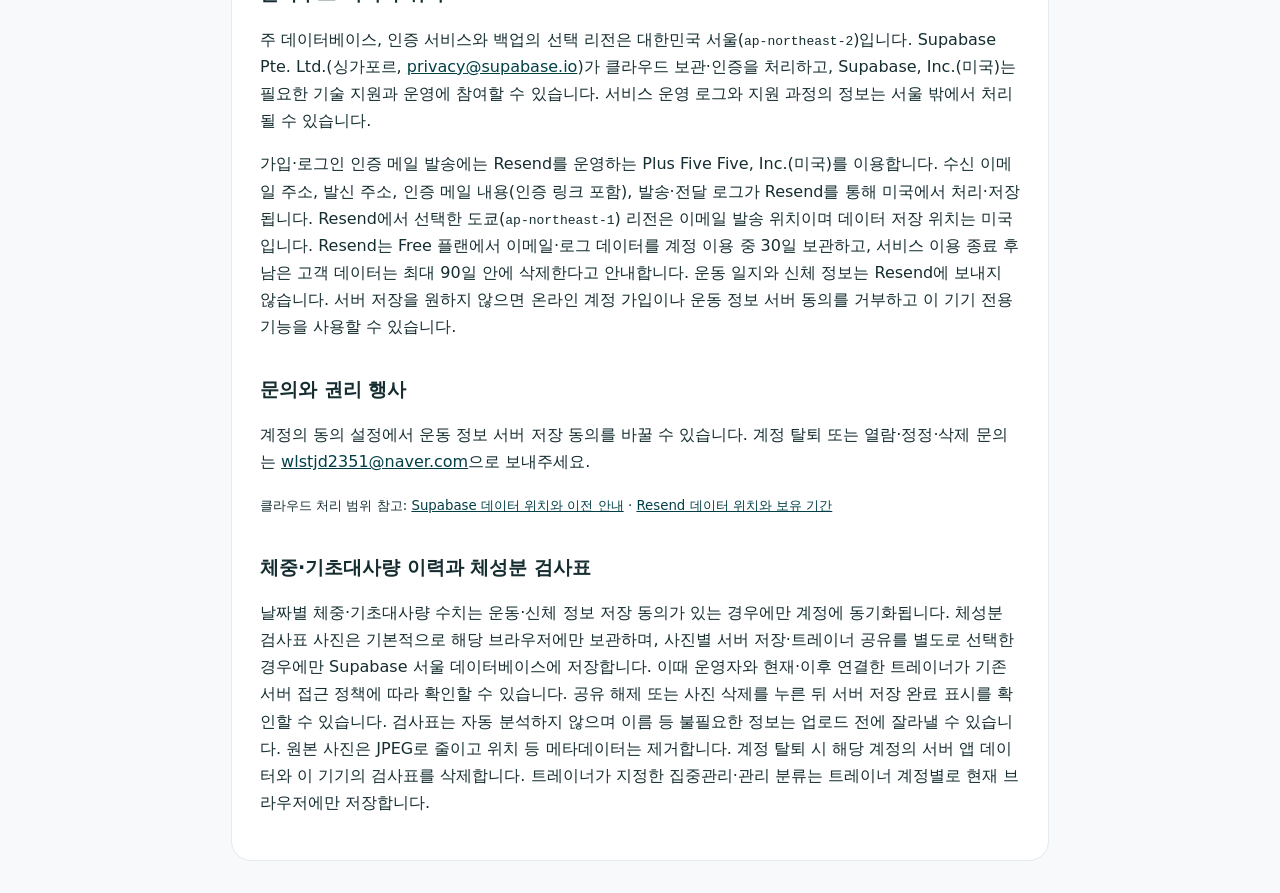
==== commit 66011434: "Add member nutrition/workout insights, body reports and trainer care groups" ====
--- a/privacy.html
+++ b/privacy.html
@@ -9,4 +9,5 @@
 <h2>클라우드 처리와 위치</h2><p>주 데이터베이스, 인증 서비스와 백업의 선택 리전은 대한민국 서울(<code>ap-northeast-2</code>)입니다. Supabase Pte. Ltd.(싱가포르, <a href="mailto:privacy@supabase.io">privacy@supabase.io</a>)가 클라우드 보관·인증을 처리하고, Supabase, Inc.(미국)는 필요한 기술 지원과 운영에 참여할 수 있습니다. 서비스 운영 로그와 지원 과정의 정보는 서울 밖에서 처리될 수 있습니다.</p><p>가입·로그인 인증 메일 발송에는 Resend를 운영하는 Plus Five Five, Inc.(미국)를 이용합니다. 수신 이메일 주소, 발신 주소, 인증 메일 내용(인증 링크 포함), 발송·전달 로그가 Resend를 통해 미국에서 처리·저장됩니다. Resend에서 선택한 도쿄(<code>ap-northeast-1</code>) 리전은 이메일 발송 위치이며 데이터 저장 위치는 미국입니다. Resend는 Free 플랜에서 이메일·로그 데이터를 계정 이용 중 30일 보관하고, 서비스 이용 종료 후 남은 고객 데이터는 최대 90일 안에 삭제한다고 안내합니다. 운동 일지와 신체 정보는 Resend에 보내지 않습니다. 서버 저장을 원하지 않으면 온라인 계정 가입이나 운동 정보 서버 동의를 거부하고 이 기기 전용 기능을 사용할 수 있습니다.</p>
 <h2>문의와 권리 행사</h2><p>계정의 동의 설정에서 운동 정보 서버 저장 동의를 바꿀 수 있습니다. 계정 탈퇴 또는 열람·정정·삭제 문의는 <a href="mailto:wlstjd2351@naver.com">wlstjd2351@naver.com</a>으로 보내주세요.</p>
 <p><small>클라우드 처리 범위 참고: <a href="https://supabase.com/legal/privacy-resources/data-residency-and-transfers-faq" target="_blank" rel="noopener">Supabase 데이터 위치와 이전 안내</a> · <a href="https://resend.com/security/gdpr" target="_blank" rel="noopener">Resend 데이터 위치와 보유 기간</a></small></p>
+<h2>체중·기초대사량 이력과 체성분 검사표</h2><p>날짜별 체중·기초대사량 수치는 운동·신체 정보 저장 동의가 있는 경우에만 계정에 동기화됩니다. 체성분 검사표 사진은 기본적으로 해당 브라우저에만 보관하며, 사진별 서버 저장·트레이너 공유를 별도로 선택한 경우에만 Supabase 서울 데이터베이스에 저장합니다. 이때 운영자와 현재·이후 연결한 트레이너가 기존 서버 접근 정책에 따라 확인할 수 있습니다. 공유 해제 또는 사진 삭제를 누른 뒤 서버 저장 완료 표시를 확인할 수 있습니다. 검사표는 자동 분석하지 않으며 이름 등 불필요한 정보는 업로드 전에 잘라낼 수 있습니다. 원본 사진은 JPEG로 줄이고 위치 등 메타데이터는 제거합니다. 계정 탈퇴 시 해당 계정의 서버 앱 데이터와 이 기기의 검사표를 삭제합니다. 트레이너가 지정한 집중관리·관리 분류는 트레이너 계정별로 현재 브라우저에만 저장합니다.</p>
 </main></body></html>
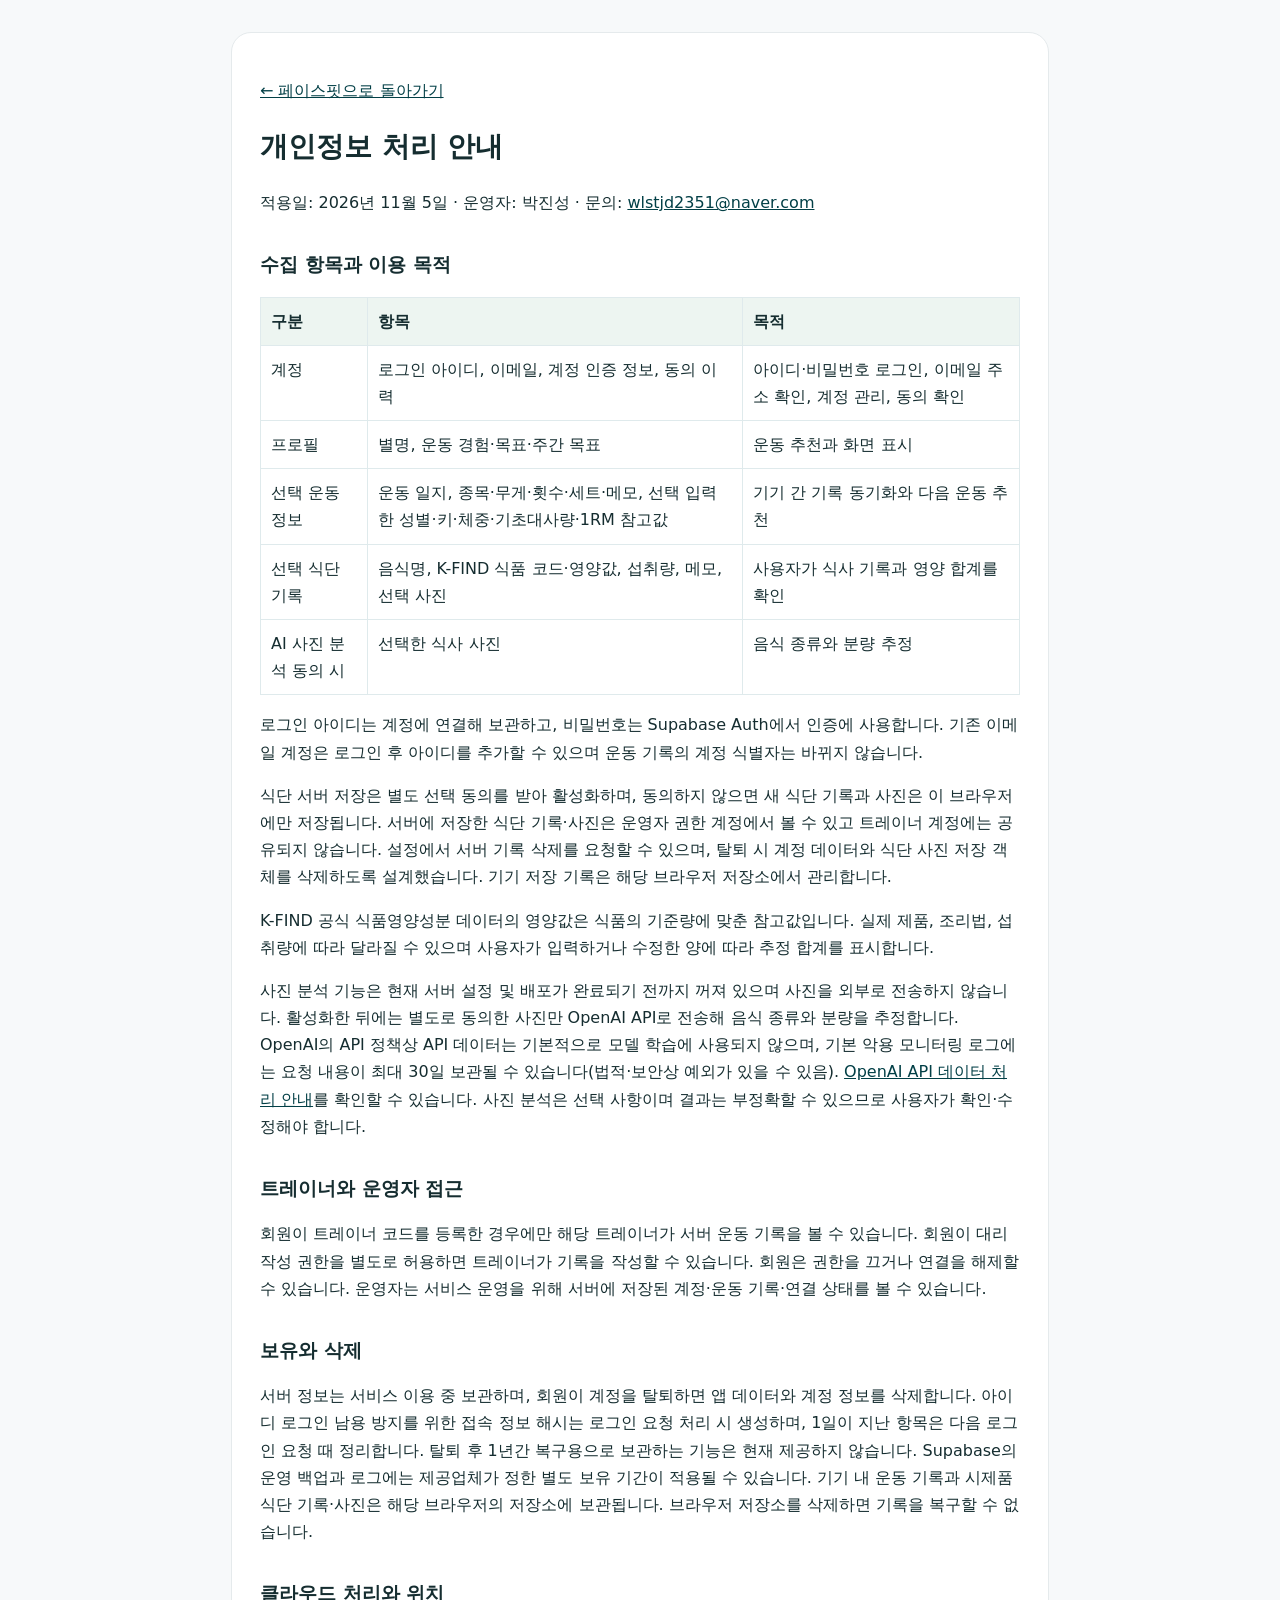
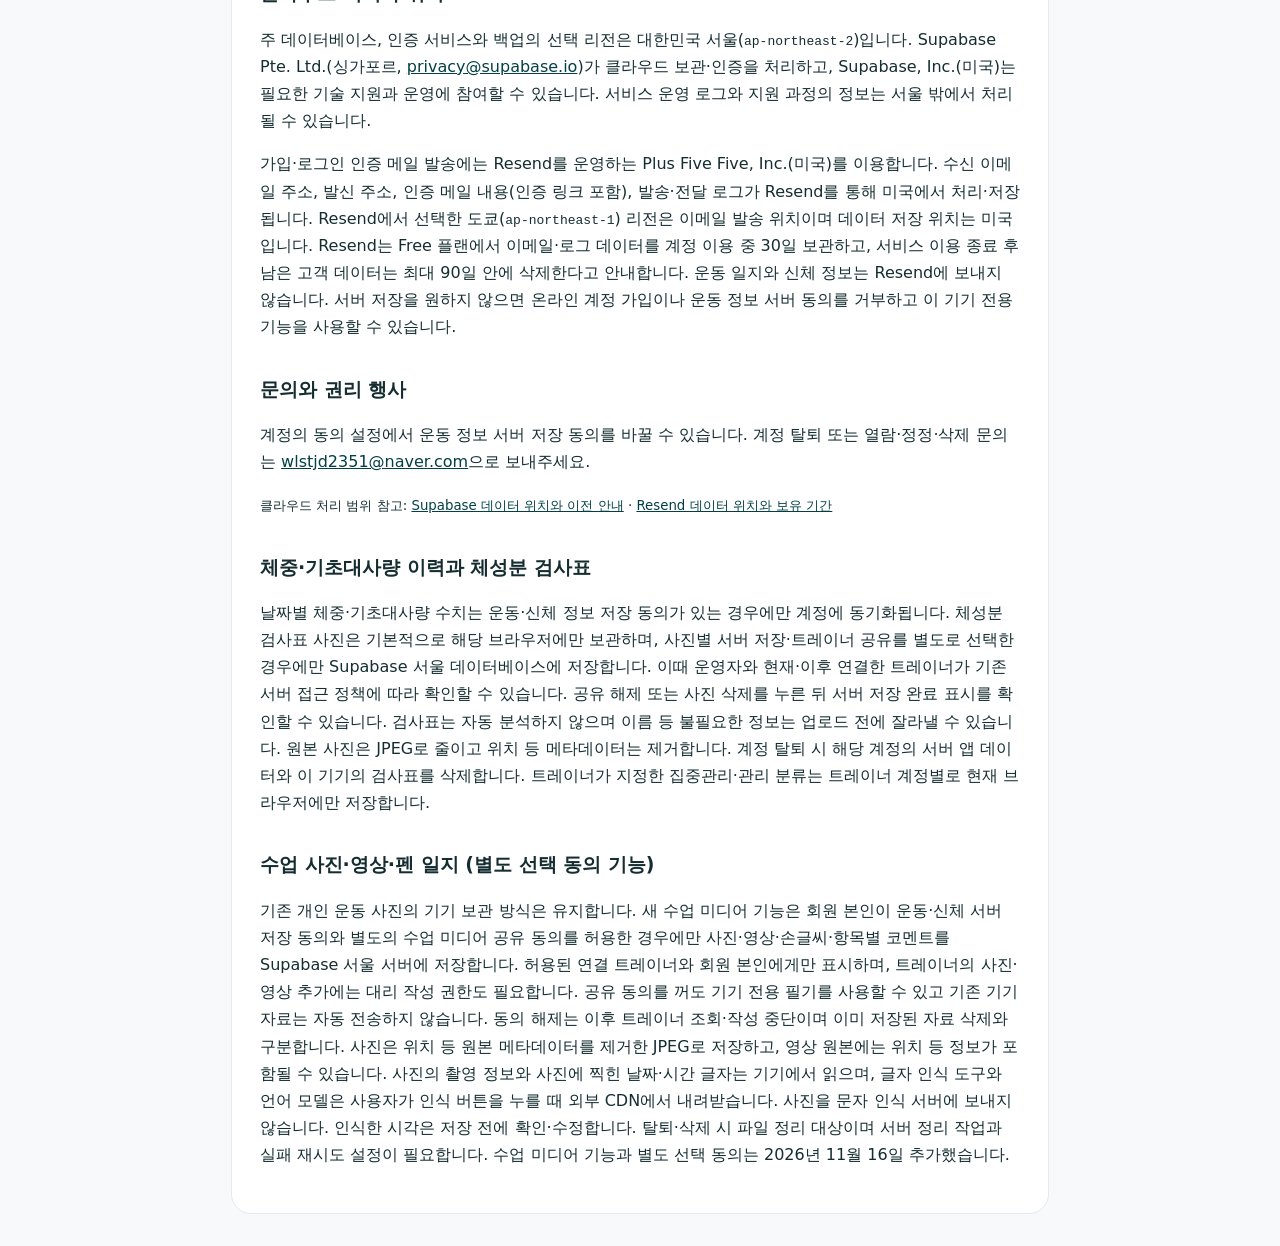
==== commit c637ed19: "Add private lesson media, item feedback and pen journals with trainer workspace updates" ====
--- a/privacy.html
+++ b/privacy.html
@@ -10,4 +10,5 @@
 <h2>문의와 권리 행사</h2><p>계정의 동의 설정에서 운동 정보 서버 저장 동의를 바꿀 수 있습니다. 계정 탈퇴 또는 열람·정정·삭제 문의는 <a href="mailto:wlstjd2351@naver.com">wlstjd2351@naver.com</a>으로 보내주세요.</p>
 <p><small>클라우드 처리 범위 참고: <a href="https://supabase.com/legal/privacy-resources/data-residency-and-transfers-faq" target="_blank" rel="noopener">Supabase 데이터 위치와 이전 안내</a> · <a href="https://resend.com/security/gdpr" target="_blank" rel="noopener">Resend 데이터 위치와 보유 기간</a></small></p>
 <h2>체중·기초대사량 이력과 체성분 검사표</h2><p>날짜별 체중·기초대사량 수치는 운동·신체 정보 저장 동의가 있는 경우에만 계정에 동기화됩니다. 체성분 검사표 사진은 기본적으로 해당 브라우저에만 보관하며, 사진별 서버 저장·트레이너 공유를 별도로 선택한 경우에만 Supabase 서울 데이터베이스에 저장합니다. 이때 운영자와 현재·이후 연결한 트레이너가 기존 서버 접근 정책에 따라 확인할 수 있습니다. 공유 해제 또는 사진 삭제를 누른 뒤 서버 저장 완료 표시를 확인할 수 있습니다. 검사표는 자동 분석하지 않으며 이름 등 불필요한 정보는 업로드 전에 잘라낼 수 있습니다. 원본 사진은 JPEG로 줄이고 위치 등 메타데이터는 제거합니다. 계정 탈퇴 시 해당 계정의 서버 앱 데이터와 이 기기의 검사표를 삭제합니다. 트레이너가 지정한 집중관리·관리 분류는 트레이너 계정별로 현재 브라우저에만 저장합니다.</p>
+<h2>수업 사진·영상·펜 일지 (별도 선택 동의 기능)</h2><p>기존 개인 운동 사진의 기기 보관 방식은 유지합니다. 새 수업 미디어 기능은 회원 본인이 운동·신체 서버 저장 동의와 별도의 수업 미디어 공유 동의를 허용한 경우에만 사진·영상·손글씨·항목별 코멘트를 Supabase 서울 서버에 저장합니다. 허용된 연결 트레이너와 회원 본인에게만 표시하며, 트레이너의 사진·영상 추가에는 대리 작성 권한도 필요합니다. 공유 동의를 꺼도 기기 전용 필기를 사용할 수 있고 기존 기기 자료는 자동 전송하지 않습니다. 동의 해제는 이후 트레이너 조회·작성 중단이며 이미 저장된 자료 삭제와 구분합니다. 사진은 위치 등 원본 메타데이터를 제거한 JPEG로 저장하고, 영상 원본에는 위치 등 정보가 포함될 수 있습니다. 사진의 촬영 정보와 사진에 찍힌 날짜·시간 글자는 기기에서 읽으며, 글자 인식 도구와 언어 모델은 사용자가 인식 버튼을 누를 때 외부 CDN에서 내려받습니다. 사진을 문자 인식 서버에 보내지 않습니다. 인식한 시각은 저장 전에 확인·수정합니다. 탈퇴·삭제 시 파일 정리 대상이며 서버 정리 작업과 실패 재시도 설정이 필요합니다. 수업 미디어 기능과 별도 선택 동의는 2026년 11월 16일 추가했습니다.</p>
 </main></body></html>
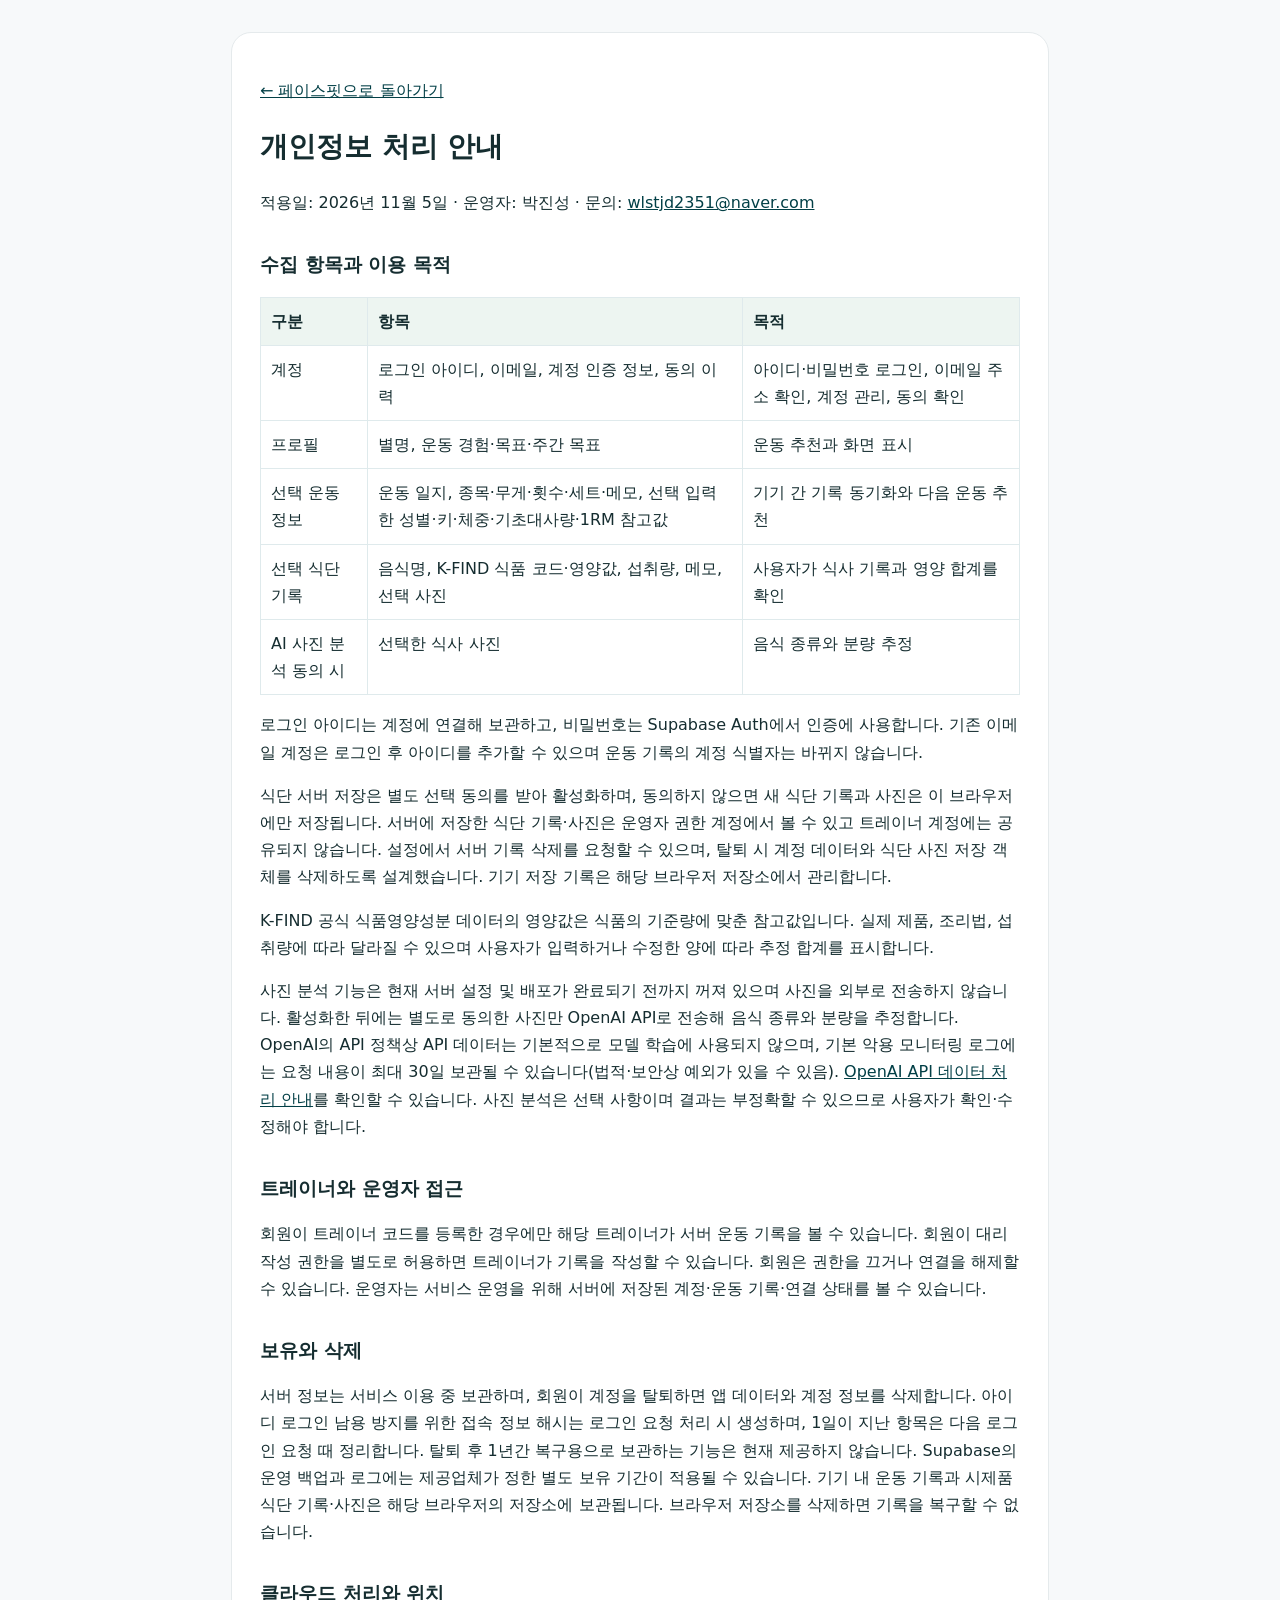
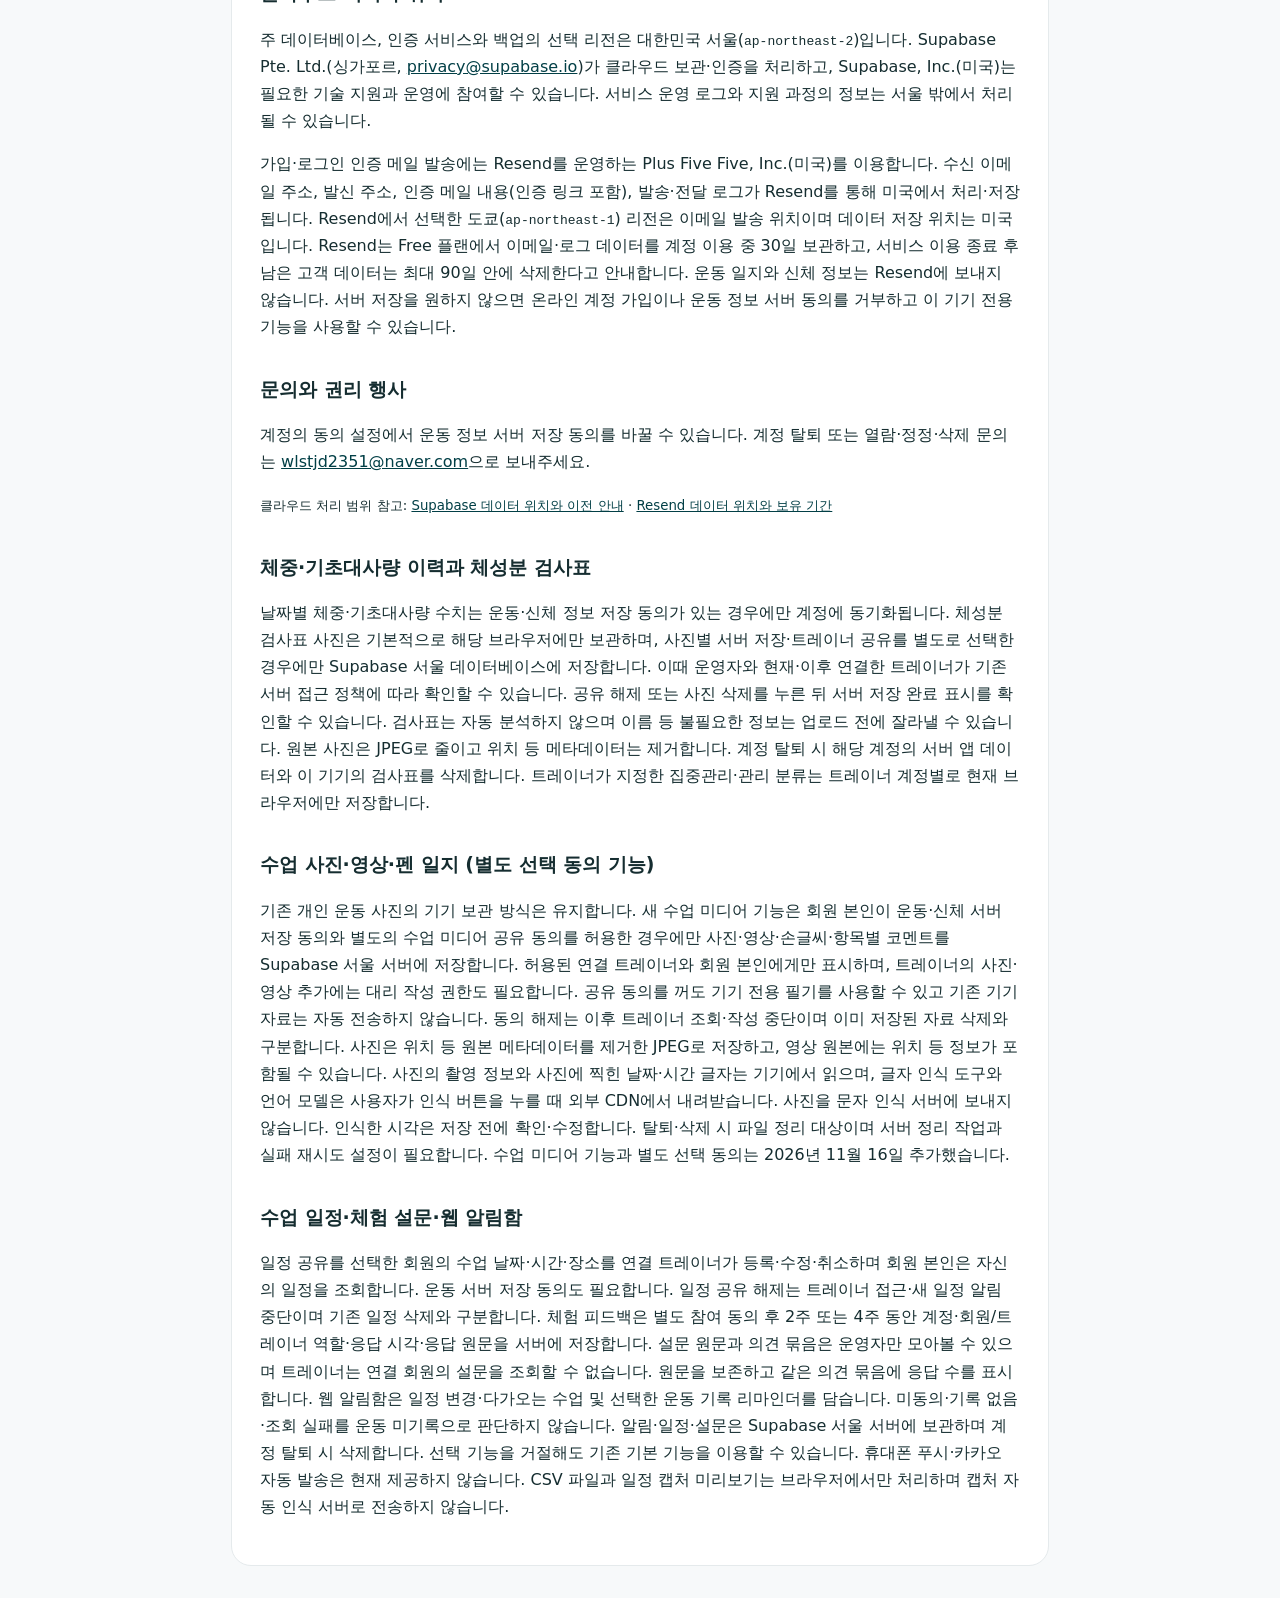
==== commit 898602b2: "Connect PT schedules, trial feedback and private inbox; add dimensional UI icons and guide" ====
--- a/privacy.html
+++ b/privacy.html
@@ -11,4 +11,5 @@
 <p><small>클라우드 처리 범위 참고: <a href="https://supabase.com/legal/privacy-resources/data-residency-and-transfers-faq" target="_blank" rel="noopener">Supabase 데이터 위치와 이전 안내</a> · <a href="https://resend.com/security/gdpr" target="_blank" rel="noopener">Resend 데이터 위치와 보유 기간</a></small></p>
 <h2>체중·기초대사량 이력과 체성분 검사표</h2><p>날짜별 체중·기초대사량 수치는 운동·신체 정보 저장 동의가 있는 경우에만 계정에 동기화됩니다. 체성분 검사표 사진은 기본적으로 해당 브라우저에만 보관하며, 사진별 서버 저장·트레이너 공유를 별도로 선택한 경우에만 Supabase 서울 데이터베이스에 저장합니다. 이때 운영자와 현재·이후 연결한 트레이너가 기존 서버 접근 정책에 따라 확인할 수 있습니다. 공유 해제 또는 사진 삭제를 누른 뒤 서버 저장 완료 표시를 확인할 수 있습니다. 검사표는 자동 분석하지 않으며 이름 등 불필요한 정보는 업로드 전에 잘라낼 수 있습니다. 원본 사진은 JPEG로 줄이고 위치 등 메타데이터는 제거합니다. 계정 탈퇴 시 해당 계정의 서버 앱 데이터와 이 기기의 검사표를 삭제합니다. 트레이너가 지정한 집중관리·관리 분류는 트레이너 계정별로 현재 브라우저에만 저장합니다.</p>
 <h2>수업 사진·영상·펜 일지 (별도 선택 동의 기능)</h2><p>기존 개인 운동 사진의 기기 보관 방식은 유지합니다. 새 수업 미디어 기능은 회원 본인이 운동·신체 서버 저장 동의와 별도의 수업 미디어 공유 동의를 허용한 경우에만 사진·영상·손글씨·항목별 코멘트를 Supabase 서울 서버에 저장합니다. 허용된 연결 트레이너와 회원 본인에게만 표시하며, 트레이너의 사진·영상 추가에는 대리 작성 권한도 필요합니다. 공유 동의를 꺼도 기기 전용 필기를 사용할 수 있고 기존 기기 자료는 자동 전송하지 않습니다. 동의 해제는 이후 트레이너 조회·작성 중단이며 이미 저장된 자료 삭제와 구분합니다. 사진은 위치 등 원본 메타데이터를 제거한 JPEG로 저장하고, 영상 원본에는 위치 등 정보가 포함될 수 있습니다. 사진의 촬영 정보와 사진에 찍힌 날짜·시간 글자는 기기에서 읽으며, 글자 인식 도구와 언어 모델은 사용자가 인식 버튼을 누를 때 외부 CDN에서 내려받습니다. 사진을 문자 인식 서버에 보내지 않습니다. 인식한 시각은 저장 전에 확인·수정합니다. 탈퇴·삭제 시 파일 정리 대상이며 서버 정리 작업과 실패 재시도 설정이 필요합니다. 수업 미디어 기능과 별도 선택 동의는 2026년 11월 16일 추가했습니다.</p>
+<h2>수업 일정·체험 설문·웹 알림함</h2><p>일정 공유를 선택한 회원의 수업 날짜·시간·장소를 연결 트레이너가 등록·수정·취소하며 회원 본인은 자신의 일정을 조회합니다. 운동 서버 저장 동의도 필요합니다. 일정 공유 해제는 트레이너 접근·새 일정 알림 중단이며 기존 일정 삭제와 구분합니다. 체험 피드백은 별도 참여 동의 후 2주 또는 4주 동안 계정·회원/트레이너 역할·응답 시각·응답 원문을 서버에 저장합니다. 설문 원문과 의견 묶음은 운영자만 모아볼 수 있으며 트레이너는 연결 회원의 설문을 조회할 수 없습니다. 원문을 보존하고 같은 의견 묶음에 응답 수를 표시합니다. 웹 알림함은 일정 변경·다가오는 수업 및 선택한 운동 기록 리마인더를 담습니다. 미동의·기록 없음·조회 실패를 운동 미기록으로 판단하지 않습니다. 알림·일정·설문은 Supabase 서울 서버에 보관하며 계정 탈퇴 시 삭제합니다. 선택 기능을 거절해도 기존 기본 기능을 이용할 수 있습니다. 휴대폰 푸시·카카오 자동 발송은 현재 제공하지 않습니다. CSV 파일과 일정 캡처 미리보기는 브라우저에서만 처리하며 캡처 자동 인식 서버로 전송하지 않습니다.</p>
 </main></body></html>
